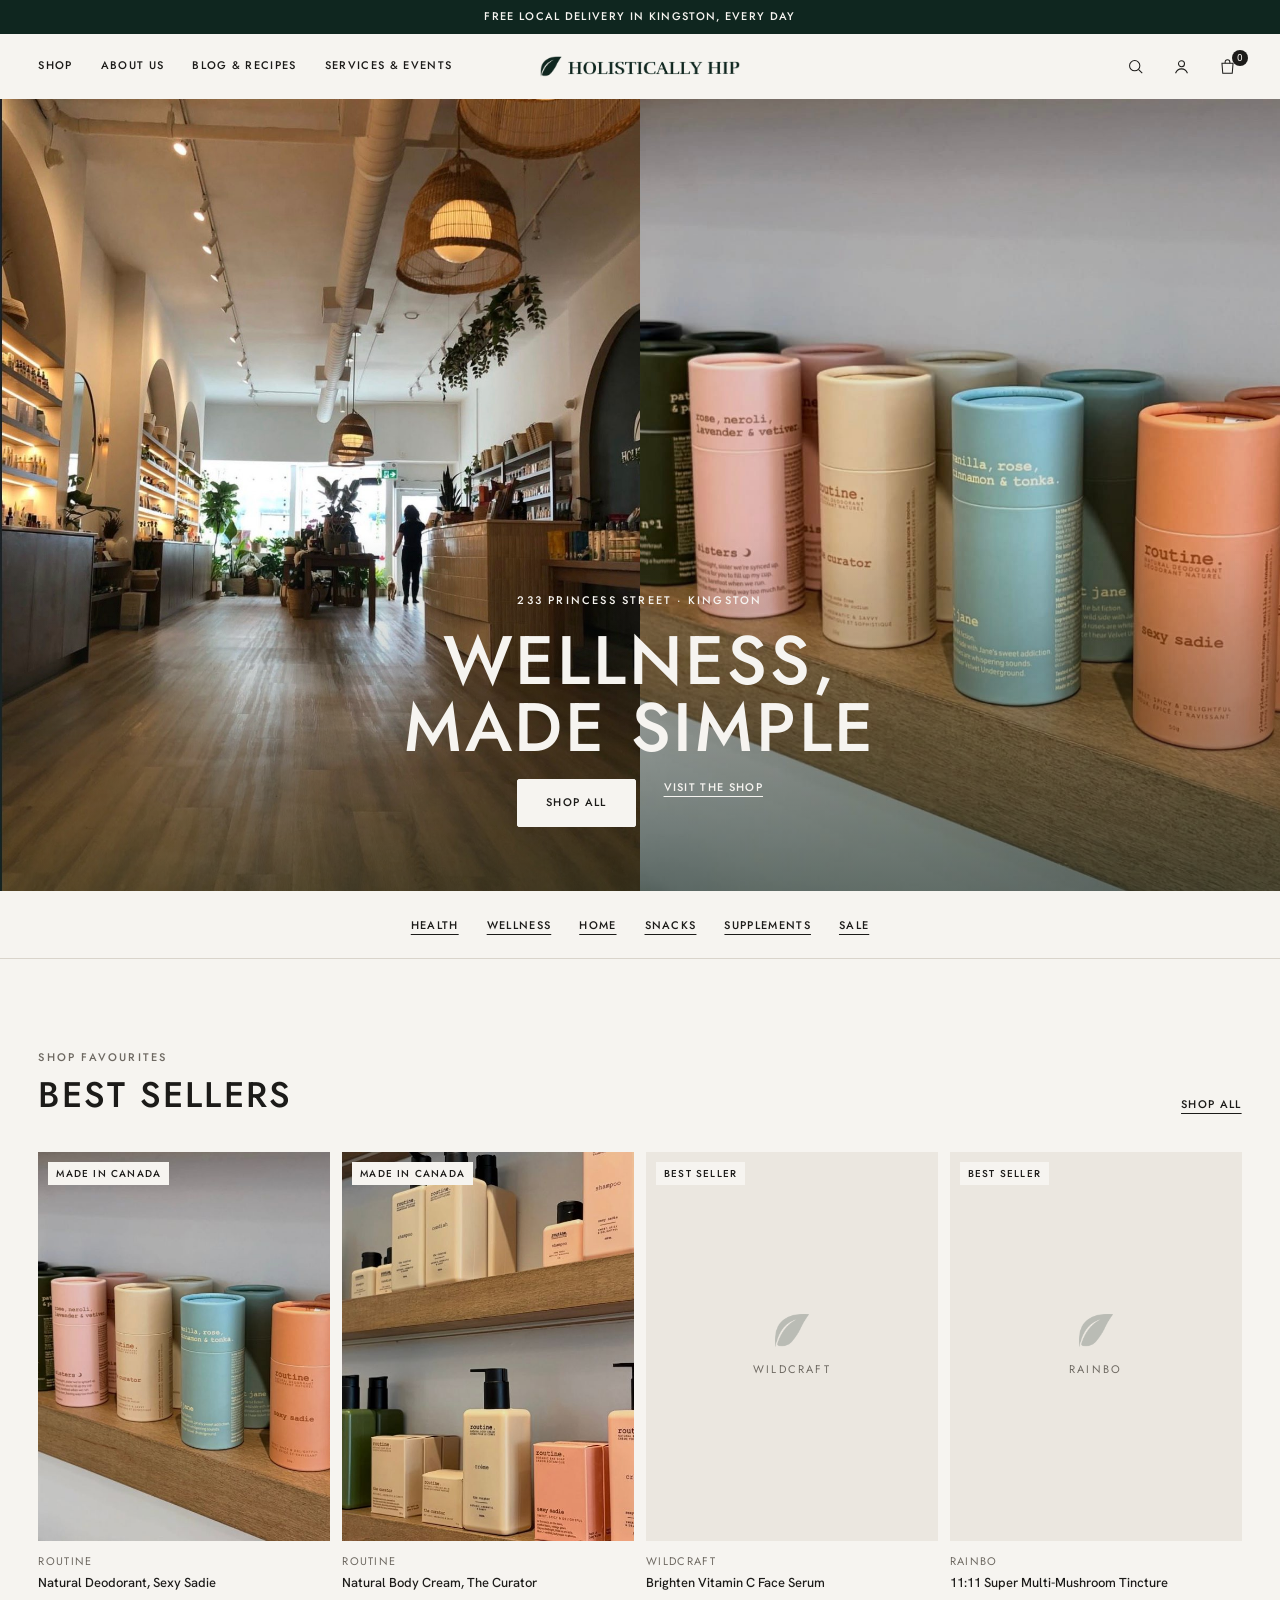
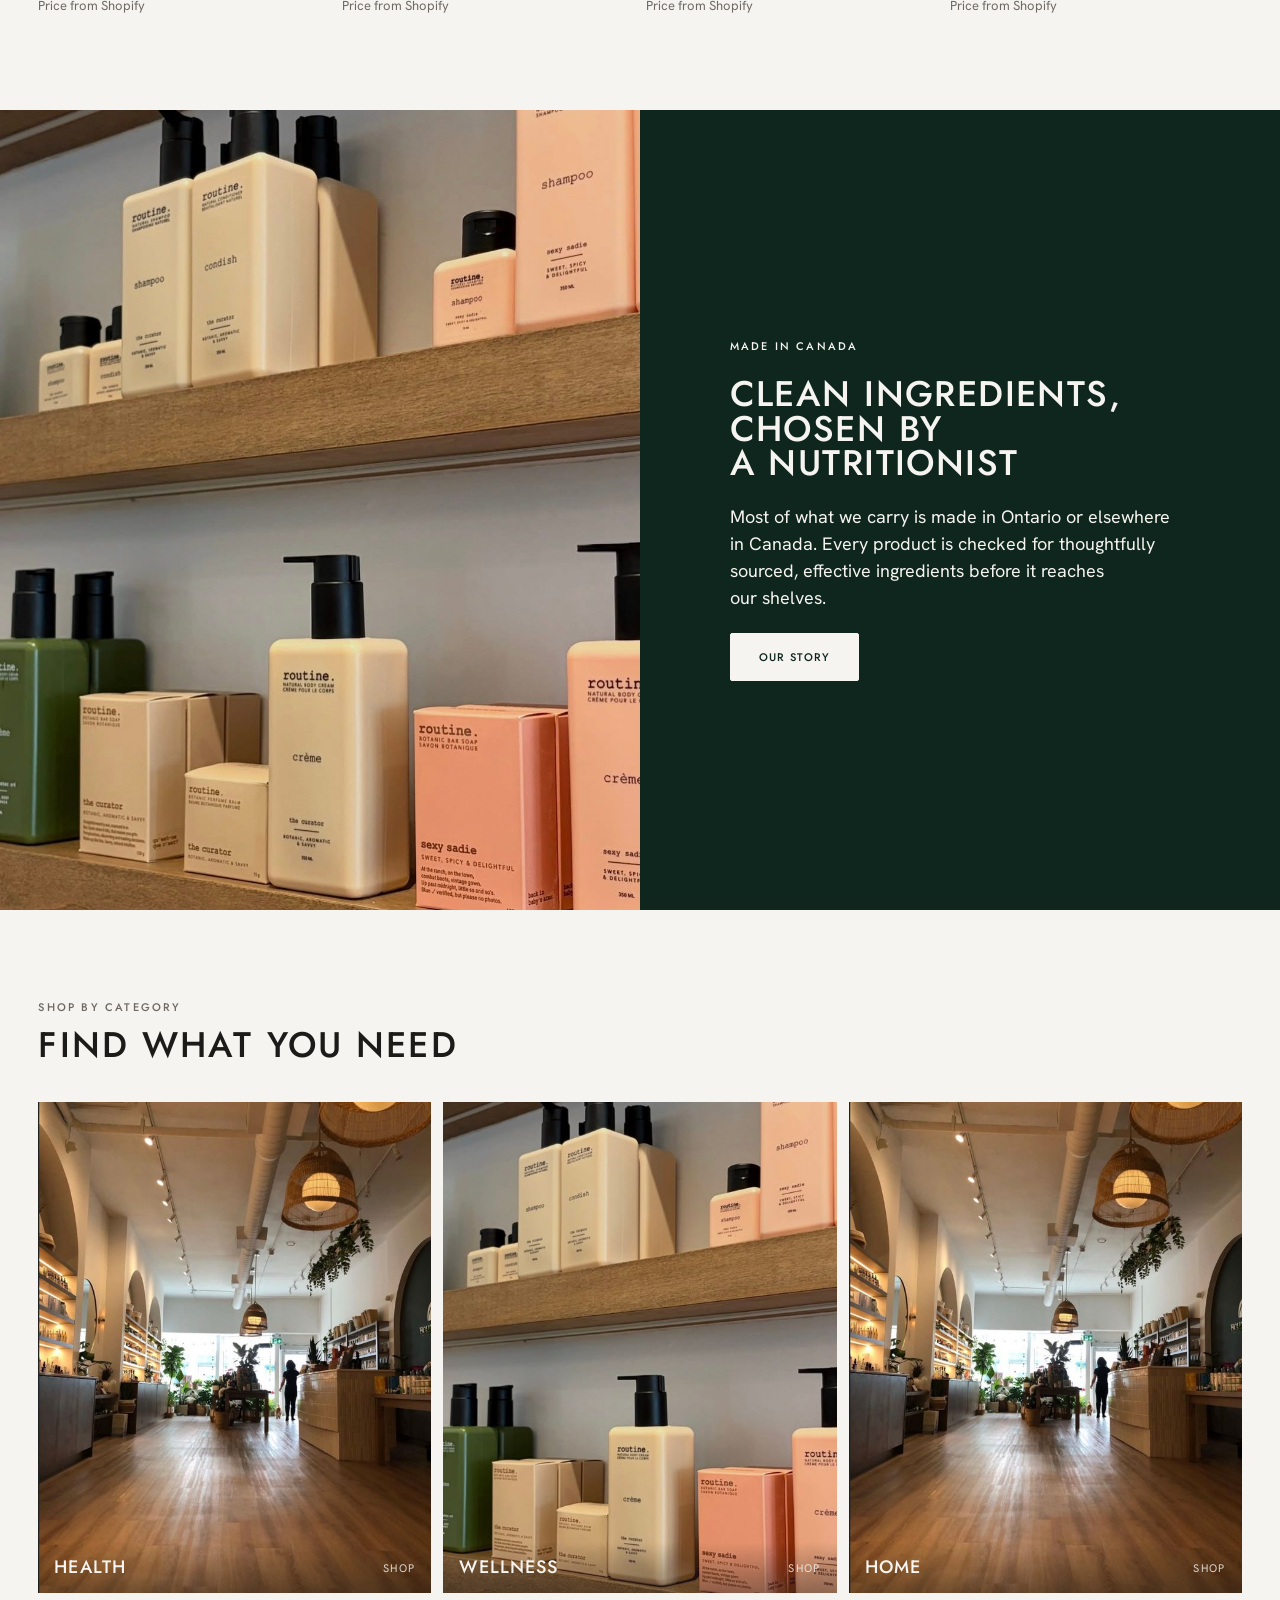
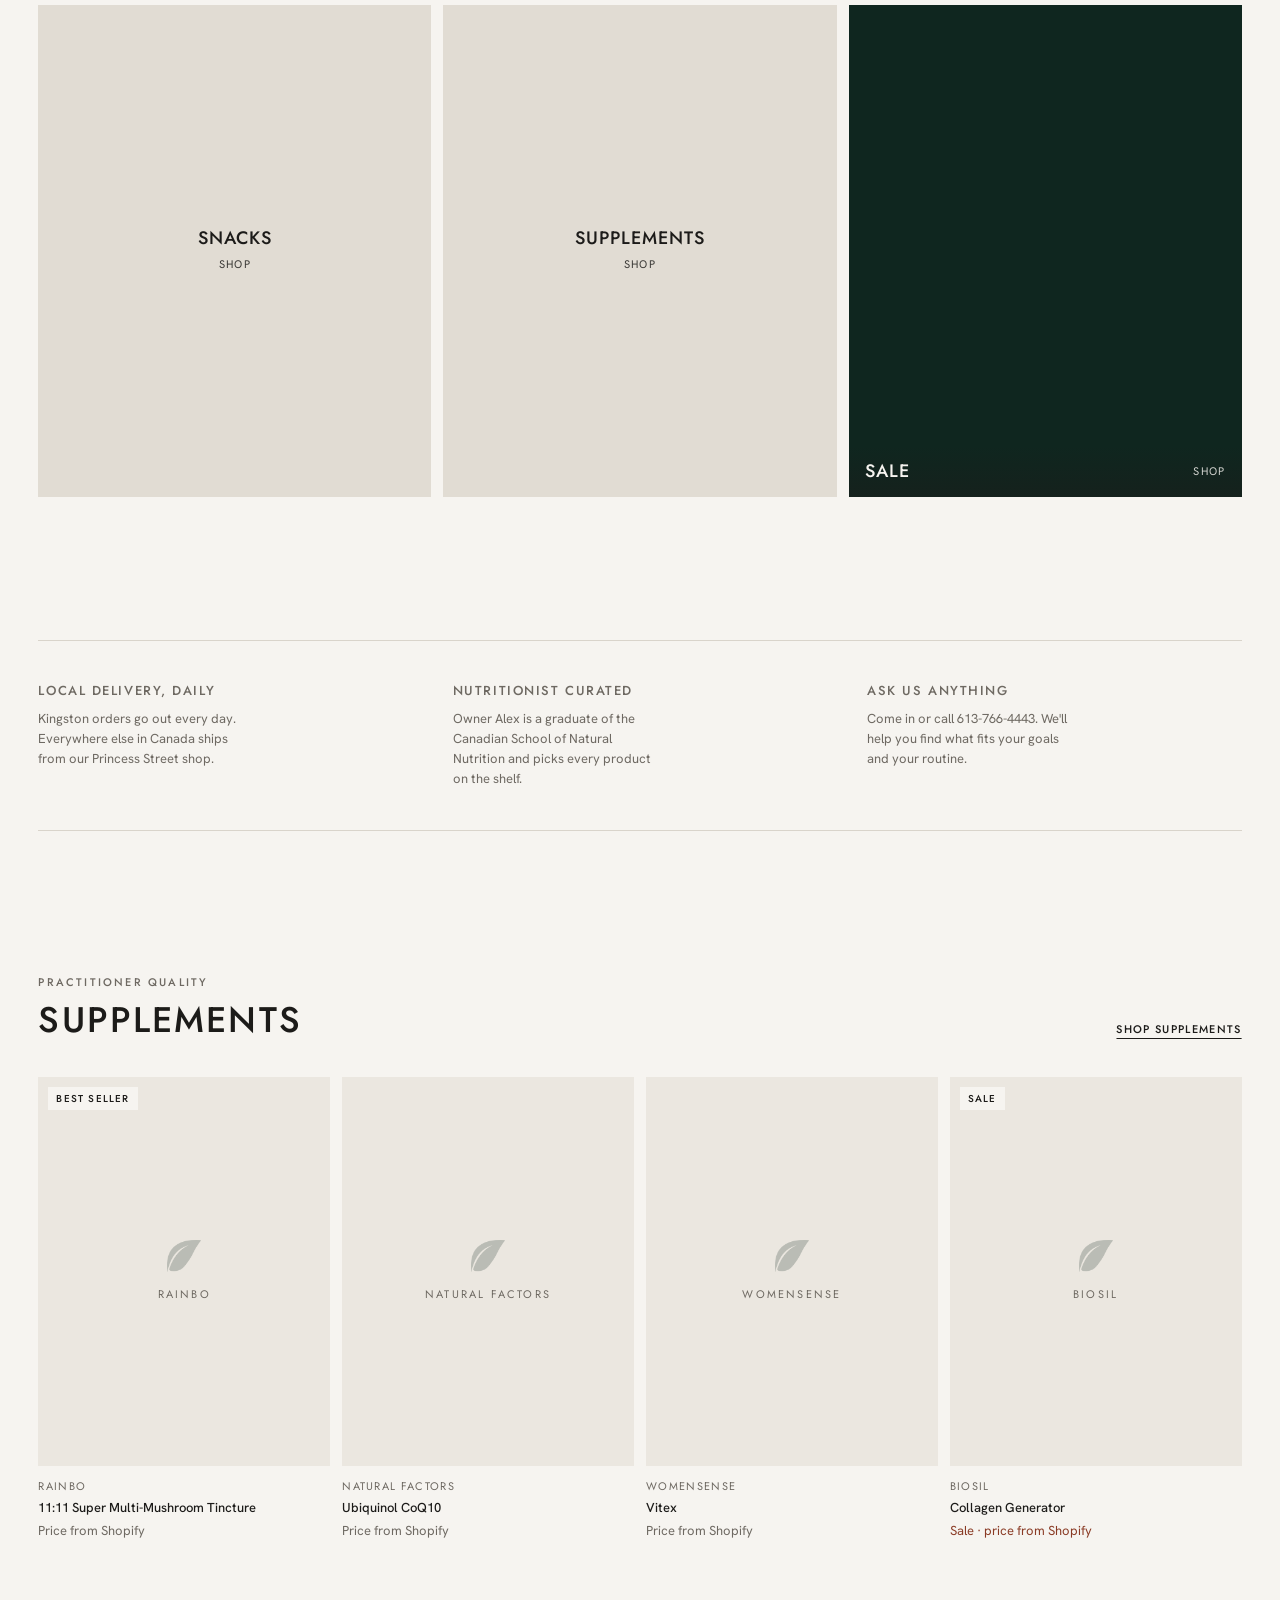
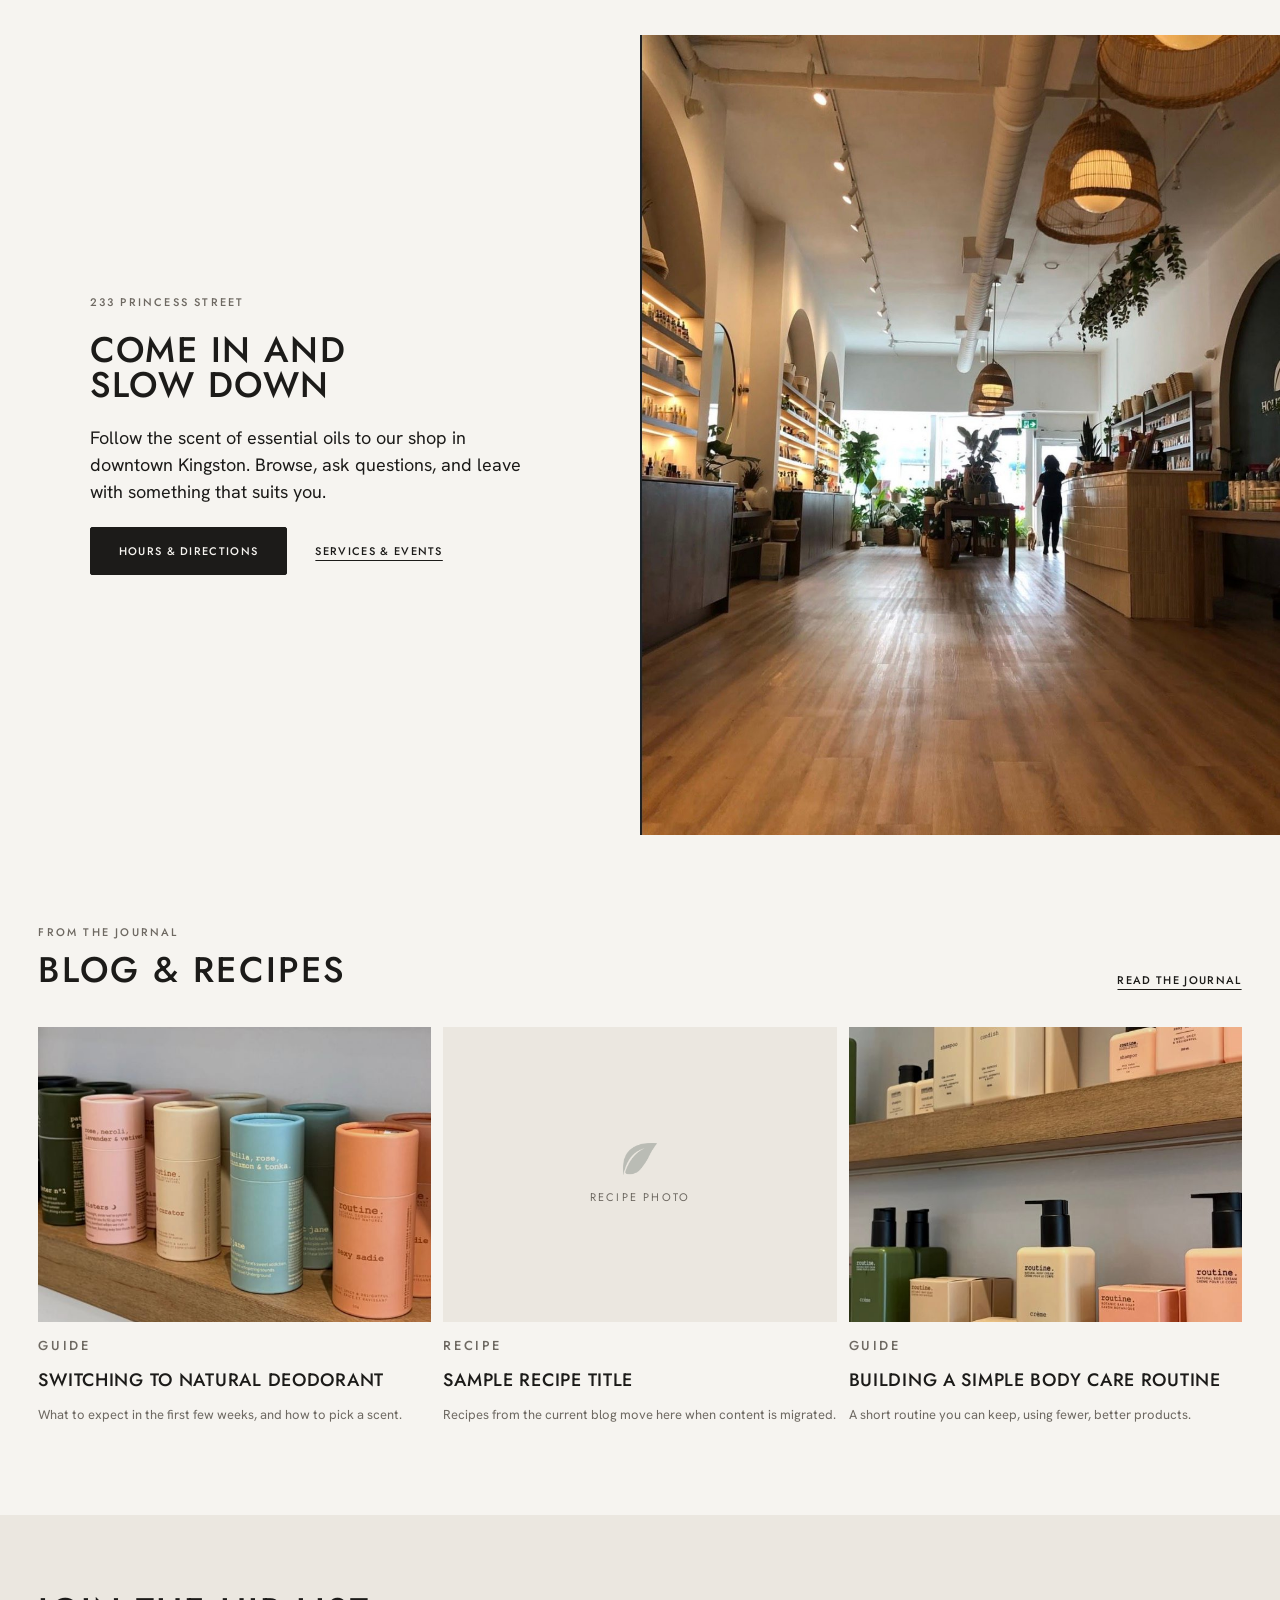
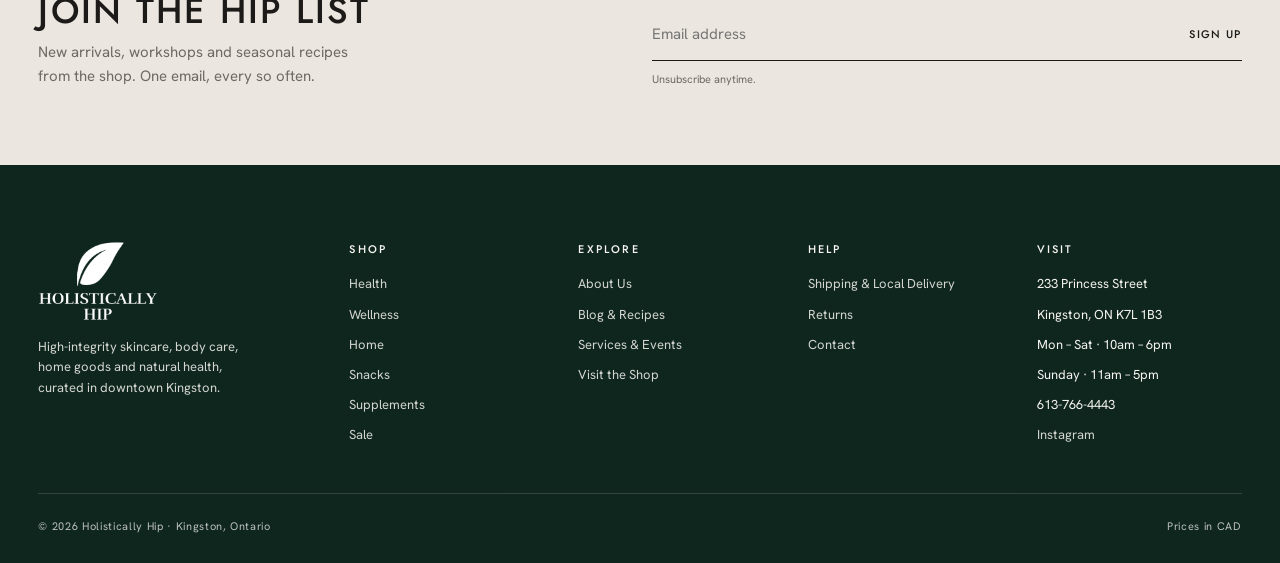
==== index.html @ 7addcbcc "Add static design prototype for Holistically Hip redesign SKIMS-inspired layout with shared header, " ====
<!doctype html>
<html lang="en-CA">
<head>
  <meta charset="utf-8">
  <meta name="viewport" content="width=device-width, initial-scale=1, viewport-fit=cover">
  <title>Holistically Hip</title>
  <meta name="claude:viewport-fit-sides" content="cover">
  <meta name="description" content="Holistically Hip is a wellness shop in downtown Kingston, Ontario: clean skincare, body care, home goods and natural health supplements, mostly made in Canada.">
  <link rel="preconnect" href="https://fonts.googleapis.com">
  <link rel="preconnect" href="https://fonts.gstatic.com" crossorigin>
  <link rel="stylesheet" href="https://fonts.googleapis.com/css2?family=Hanken+Grotesk:wght@400;500;600&family=Jost:wght@400;500&display=swap">
  <link rel="stylesheet" href="assets/css/styles.css">
  <script src="assets/js/site.js" defer></script>
</head>
<body data-page="home">
<main id="main">

  <section class="hero" aria-label="Featured">
    <div class="hero__media">
      <img src="assets/img/store-interior.jpg" alt="Inside Holistically Hip: arched shelves of skincare, rattan pendant lights and plants by the front window" width="1179" height="1563" fetchpriority="high" style="object-position:50% 60%">
      <img src="assets/img/routine-deodorant.jpg" alt="Pastel tubes of Routine natural deodorant on a wooden shelf" width="1179" height="1345" style="object-position:50% 70%">
    </div>
    <div class="hero__copy wrap">
      <p class="eyebrow">233 Princess Street · Kingston</p>
      <h1 class="display">Wellness, made simple</h1>
      <div class="hero__ctas">
        <a class="btn btn--light" href="shop.html">Shop all</a>
        <a class="link" href="visit.html">Visit the shop</a>
      </div>
    </div>
  </section>

  <nav class="cat-rail" aria-label="Shop categories">
    <ul class="wrap cat-rail__list">
      <li><a class="link" href="collection.html#health">Health</a></li>
      <li><a class="link" href="collection.html#wellness">Wellness</a></li>
      <li><a class="link" href="collection.html#home">Home</a></li>
      <li><a class="link" href="collection.html#snacks">Snacks</a></li>
      <li><a class="link" href="collection.html#supplements">Supplements</a></li>
      <li><a class="link" href="collection.html#sale">Sale</a></li>
    </ul>
  </nav>

  <section class="section">
    <div class="wrap">
      <div class="section-head">
        <div>
          <p class="eyebrow muted">Shop favourites</p>
          <h2 class="heading">Best sellers</h2>
        </div>
        <a class="link" href="shop.html">Shop all</a>
      </div>
      <div class="product-rail" data-bestsellers></div>
    </div>
  </section>

  <section class="split split--forest" aria-labelledby="canada-title">
    <div class="split__media">
      <img src="assets/img/routine-shelf.jpg" alt="Routine shampoo, conditioner, body cream and bar soap on wooden shelves" loading="lazy" width="1179" height="1354">
    </div>
    <div class="split__copy">
      <p class="eyebrow">Made in Canada</p>
      <h2 class="display" id="canada-title" style="font-size:var(--fs-lg)">Clean ingredients, chosen by a nutritionist</h2>
      <p class="lede">Most of what we carry is made in Ontario or elsewhere in Canada. Every product is checked for thoughtfully sourced, effective ingredients before it reaches our shelves.</p>
      <div><a class="btn" href="about.html">Our story</a></div>
    </div>
  </section>

  <section class="section">
    <div class="wrap">
      <div class="section-head">
        <div>
          <p class="eyebrow muted">Shop by category</p>
          <h2 class="heading">Find what you need</h2>
        </div>
      </div>
      <div class="tiles">
        <a class="tile" href="collection.html#health">
          <img src="assets/img/store-interior-sm.jpg" alt="" loading="lazy" style="object-position:15% 40%">
          <span class="tile__label"><span class="heading" style="font-size:var(--fs-md)">Health</span><span class="tile__count">Shop</span></span>
        </a>
        <a class="tile" href="collection.html#wellness">
          <img src="assets/img/routine-shelf-sm.jpg" alt="" loading="lazy">
          <span class="tile__label"><span class="heading" style="font-size:var(--fs-md)">Wellness</span><span class="tile__count">Shop</span></span>
        </a>
        <a class="tile" href="collection.html#home">
          <img src="assets/img/store-interior-sm.jpg" alt="" loading="lazy" style="object-position:85% 50%">
          <span class="tile__label"><span class="heading" style="font-size:var(--fs-md)">Home</span><span class="tile__count">Shop</span></span>
        </a>
        <a class="tile tile--plain" href="collection.html#snacks">
          <span class="tile__label"><span class="heading" style="font-size:var(--fs-md)">Snacks</span><span class="tile__count">Shop</span></span>
        </a>
        <a class="tile tile--plain" href="collection.html#supplements">
          <span class="tile__label"><span class="heading" style="font-size:var(--fs-md)">Supplements</span><span class="tile__count">Shop</span></span>
        </a>
        <a class="tile tile--forest" href="collection.html#sale">
          <span class="tile__label"><span class="heading" style="font-size:var(--fs-md)">Sale</span><span class="tile__count">Shop</span></span>
        </a>
      </div>
    </div>
  </section>

  <section class="section--tight">
    <div class="wrap">
      <div class="values">
        <div>
          <p class="title-sm">Local delivery, daily</p>
          <p>Kingston orders go out every day. Everywhere else in Canada ships from our Princess Street shop.</p>
        </div>
        <div>
          <p class="title-sm">Nutritionist curated</p>
          <p>Owner Alex is a graduate of the Canadian School of Natural Nutrition and picks every product on the shelf.</p>
        </div>
        <div>
          <p class="title-sm">Ask us anything</p>
          <p>Come in or call 613-766-4443. We'll help you find what fits your goals and your routine.</p>
        </div>
      </div>
    </div>
  </section>

  <section class="section">
    <div class="wrap">
      <div class="section-head">
        <div>
          <p class="eyebrow muted">Practitioner quality</p>
          <h2 class="heading">Supplements</h2>
        </div>
        <a class="link" href="collection.html#supplements">Shop supplements</a>
      </div>
      <div class="product-rail" data-supplements></div>
    </div>
  </section>

  <section class="split split--flip" aria-labelledby="visit-title">
    <div class="split__media">
      <img src="assets/img/store-interior.jpg" alt="The Holistically Hip shop floor with arched, back-lit shelving" loading="lazy" width="1179" height="1563" style="object-position:50% 40%">
    </div>
    <div class="split__copy">
      <p class="eyebrow muted">233 Princess Street</p>
      <h2 class="display" id="visit-title" style="font-size:var(--fs-lg)">Come in and slow down</h2>
      <p class="lede">Follow the scent of essential oils to our shop in downtown Kingston. Browse, ask questions, and leave with something that suits you.</p>
      <div style="display:flex;gap:12px 28px;flex-wrap:wrap;align-items:center">
        <a class="btn" href="visit.html">Hours & directions</a>
        <a class="link" href="services.html">Services & events</a>
      </div>
    </div>
  </section>

  <section class="section">
    <div class="wrap">
      <div class="section-head">
        <div>
          <p class="eyebrow muted">From the journal</p>
          <h2 class="heading">Blog & recipes</h2>
        </div>
        <a class="link" href="journal.html">Read the journal</a>
      </div>
      <div class="posts">
        <a class="post" href="journal.html">
          <div class="post__media"><img src="assets/img/routine-deodorant-sm.jpg" alt="" loading="lazy"></div>
          <p class="eyebrow muted">Guide</p>
          <h3>Switching to natural deodorant</h3>
          <p>What to expect in the first few weeks, and how to pick a scent.</p>
        </a>
        <a class="post" href="journal.html">
          <div class="post__media"><div class="card__ph"><img src="assets/img/leaf-dark.png" alt=""><span>Recipe photo</span></div></div>
          <p class="eyebrow muted">Recipe</p>
          <h3>Sample recipe title</h3>
          <p>Recipes from the current blog move here when content is migrated.</p>
        </a>
        <a class="post" href="journal.html">
          <div class="post__media"><img src="assets/img/routine-shelf-sm.jpg" alt="" loading="lazy"></div>
          <p class="eyebrow muted">Guide</p>
          <h3>Building a simple body care routine</h3>
          <p>A short routine you can keep, using fewer, better products.</p>
        </a>
      </div>
    </div>
  </section>

</main>
</body>
</html>
---- assets/css/styles.css ----
/* Holistically Hip — static design prototype
   Layout concept: SKIMS-style retail editorial. Full-bleed photography, a quiet
   off-white canvas, small tracked uppercase type, underlined text links, and
   square-cornered controls. The logo's forest green is the only accent. */

:root {
  /* Colour */
  --bg: #f6f4f0;          /* stone off-white, matches the shop's walls */
  --surface: #ebe7e0;     /* image placeholder / sand */
  --surface-2: #e1dcd3;
  --ink: #1c1b19;         /* warm near-black */
  --muted: #6e6962;
  --line: #d9d4cb;
  --forest: #0f261f;      /* logo green */
  --on-forest: #f6f4f0;
  --sale: #8a3b25;        /* deep clay, used only for sale prices */

  /* Type */
  --font-display: "Jost", "Futura", "Century Gothic", "Helvetica Neue", Arial, sans-serif;
  --font-body: "Hanken Grotesk", "Helvetica Neue", Arial, sans-serif;

  --fs-xs: 0.6875rem;   /* 11 */
  --fs-sm: 0.8125rem;   /* 13 */
  --fs-base: 0.9375rem; /* 15 */
  --fs-md: 1.125rem;    /* 18 */
  --fs-lg: clamp(1.5rem, 1.1rem + 1.4vw, 2.25rem);
  --fs-xl: clamp(2.25rem, 1.4rem + 3.6vw, 4.5rem);

  --track-tight: 0.04em;
  --track: 0.12em;
  --track-wide: 0.2em;

  /* Space */
  --gutter-x: clamp(16px, 3vw, 40px);
  --section: clamp(56px, 7vw, 112px);
  --header-h: 64px;

  color-scheme: light;
}

*, *::before, *::after { box-sizing: border-box; }

html { -webkit-text-size-adjust: 100%; scroll-behavior: smooth; }

body {
  margin: 0;
  background: var(--bg);
  color: var(--ink);
  font-family: var(--font-body);
  font-size: var(--fs-base);
  line-height: 1.55;
  -webkit-font-smoothing: antialiased;
  overflow-x: hidden;
}
body.is-locked { overflow: hidden; }

img { display: block; max-width: 100%; height: auto; }
a { color: inherit; text-decoration: none; }
button { font: inherit; color: inherit; background: none; border: 0; padding: 0; cursor: pointer; }
input { font: inherit; color: inherit; }

:focus-visible { outline: 1px solid var(--ink); outline-offset: 3px; }

.visually-hidden {
  position: absolute !important; width: 1px; height: 1px; overflow: hidden;
  clip: rect(0 0 0 0); white-space: nowrap;
}

/* ---------- Layout primitives ---------- */
.wrap {
  width: 100%;
  max-width: 1600px;
  margin-inline: auto;
  padding-left: max(var(--gutter-x), env(safe-area-inset-left, 0px));
  padding-right: max(var(--gutter-x), env(safe-area-inset-right, 0px));
}
.section { padding-block: var(--section); }
.section--tight { padding-block: calc(var(--section) * 0.6); }

/* ---------- Type ---------- */
.eyebrow {
  font-family: var(--font-display);
  font-size: var(--fs-xs);
  font-weight: 500;
  letter-spacing: var(--track-wide);
  text-transform: uppercase;
  margin: 0;
}
.display {
  font-family: var(--font-display);
  font-weight: 500;
  font-size: var(--fs-xl);
  line-height: 0.98;
  letter-spacing: var(--track-tight);
  text-transform: uppercase;
  margin: 0;
  text-wrap: balance;
}
.heading {
  font-family: var(--font-display);
  font-weight: 500;
  font-size: var(--fs-lg);
  line-height: 1.05;
  letter-spacing: 0.06em;
  text-transform: uppercase;
  margin: 0;
  text-wrap: balance;
}
.title-sm {
  font-family: var(--font-display);
  font-weight: 500;
  font-size: var(--fs-sm);
  letter-spacing: var(--track);
  text-transform: uppercase;
  margin: 0;
}
.lede { font-size: var(--fs-md); line-height: 1.5; max-width: 34rem; margin: 0; text-wrap: pretty; }
.muted { color: var(--muted); }
.prose { max-width: 38rem; }
.prose p { margin: 0 0 1.1em; text-wrap: pretty; }

/* ---------- Links & buttons ---------- */
.link {
  font-family: var(--font-display);
  font-size: var(--fs-xs);
  font-weight: 500;
  letter-spacing: var(--track);
  text-transform: uppercase;
  text-decoration: underline;
  text-underline-offset: 5px;
  text-decoration-thickness: 1px;
  transition: opacity .2s;
}
.link:hover { opacity: .6; }

.btn {
  display: inline-flex; align-items: center; justify-content: center; gap: .5em;
  min-height: 48px;
  padding: 0 28px;
  font-family: var(--font-display);
  font-size: var(--fs-xs);
  font-weight: 500;
  letter-spacing: var(--track);
  text-transform: uppercase;
  border: 1px solid var(--ink);
  background: var(--ink);
  color: var(--bg);
  border-radius: 2px;
  transition: background .2s, color .2s;
}
.btn:hover { background: transparent; color: var(--ink); }
.btn--ghost { background: transparent; color: var(--ink); }
.btn--ghost:hover { background: var(--ink); color: var(--bg); }
.btn--light { background: var(--bg); color: var(--ink); border-color: var(--bg); }
.btn--light:hover { background: transparent; color: var(--bg); }
.btn--block { width: 100%; }

/* ---------- Announcement bar ---------- */
.announce {
  background: var(--forest);
  color: var(--on-forest);
  font-family: var(--font-display);
  font-size: var(--fs-xs);
  font-weight: 500;
  letter-spacing: var(--track);
  text-transform: uppercase;
  text-align: center;
}
.announce .wrap { height: 34px; display: grid; place-items: center; position: relative; overflow: hidden; }
.announce__msg { grid-area: 1 / 1; transition: opacity .5s, transform .5s; white-space: nowrap; overflow: hidden; text-overflow: ellipsis; max-width: 100%; }
.announce__msg[aria-hidden="true"] { opacity: 0; transform: translateY(6px); }

/* ---------- Header ---------- */
.site-header {
  position: sticky;
  top: env(safe-area-inset-top, 0px);
  z-index: 40;
  background: var(--bg);
  border-bottom: 1px solid transparent;
  transition: border-color .2s;
}
.site-header.is-scrolled { border-bottom-color: var(--line); }
.site-header__inner {
  height: var(--header-h);
  display: grid;
  grid-template-columns: 1fr auto 1fr;
  align-items: center;
  gap: 16px;
}
.site-header__logo { justify-self: center; display: block; }
.site-header__logo img { height: 18px; width: auto; }
@media (min-width: 1000px) { .site-header__logo img { height: 21px; } }

.nav { display: none; align-items: center; gap: 28px; height: 100%; }
@media (min-width: 1000px) { .nav { display: flex; } }
.nav__item { height: 100%; display: flex; align-items: center; }
.nav__link {
  font-family: var(--font-display);
  font-size: var(--fs-xs);
  font-weight: 500;
  letter-spacing: var(--track);
  text-transform: uppercase;
  padding-block: 6px;
  border-bottom: 1px solid transparent;
  transition: border-color .2s;
}
.nav__link:hover, .nav__link[aria-current="page"], .nav__item.is-open > .nav__link { border-bottom-color: currentColor; }

.header-tools { justify-self: end; display: flex; align-items: center; gap: 18px; }
.icon-btn { display: inline-grid; place-items: center; width: 28px; height: 28px; position: relative; }
.icon-btn svg { width: 19px; height: 19px; stroke: currentColor; fill: none; stroke-width: 1.3; }
.cart-count {
  position: absolute; top: -2px; right: -6px;
  min-width: 16px; height: 16px; padding: 0 4px;
  border-radius: 8px; background: var(--ink); color: var(--bg);
  font-size: 10px; line-height: 16px; text-align: center; font-variant-numeric: tabular-nums;
}
.menu-toggle { justify-self: start; }
@media (min-width: 1000px) { .menu-toggle { display: none; } }
.hide-mobile { display: none; }
@media (min-width: 1000px) { .hide-mobile { display: inline-grid; } }

/* Mega menu */
.mega {
  position: absolute; left: 0; right: 0; top: 100%;
  background: var(--bg);
  border-top: 1px solid var(--line);
  border-bottom: 1px solid var(--line);
  opacity: 0; visibility: hidden; transform: translateY(-4px);
  transition: opacity .2s, transform .2s, visibility .2s;
}
.nav__item.is-open .mega { opacity: 1; visibility: visible; transform: none; }
.mega__inner {
  display: grid;
  grid-template-columns: minmax(180px, 1fr) minmax(180px, 1fr) 2fr;
  gap: 40px;
  padding-block: 40px 48px;
}
.mega__list { list-style: none; margin: 0; padding: 0; display: grid; gap: 12px; align-content: start; }
.mega__list a { font-size: var(--fs-base); }
.mega__list a:hover { text-decoration: underline; text-underline-offset: 4px; }
.mega__features { display: grid; grid-template-columns: 1fr 1fr; gap: 16px; }
.mega__card { display: grid; gap: 10px; }
.mega__card img { aspect-ratio: 4 / 3; object-fit: cover; width: 100%; background: var(--surface); }

/* ---------- Drawers (menu, cart, search) ---------- */
.scrim {
  position: fixed; inset: 0; z-index: 60;
  background: rgb(28 27 25 / .35);
  opacity: 0; visibility: hidden; transition: opacity .25s, visibility .25s;
}
.scrim.is-open { opacity: 1; visibility: visible; }
.drawer {
  position: fixed; top: 0; bottom: 0; z-index: 70;
  width: min(420px, 100%);
  background: var(--bg);
  display: flex; flex-direction: column;
  padding-top: env(safe-area-inset-top, 0px);
  padding-bottom: env(safe-area-inset-bottom, 0px);
  transition: transform .35s cubic-bezier(.2,.7,.2,1);
}
.drawer--left { left: 0; transform: translateX(-100%); padding-left: env(safe-area-inset-left, 0px); }
.drawer--right { right: 0; transform: translateX(100%); padding-right: env(safe-area-inset-right, 0px); }
.drawer.is-open { transform: none; }
.drawer__head {
  display: flex; align-items: center; justify-content: space-between;
  height: var(--header-h); padding-inline: 20px; border-bottom: 1px solid var(--line);
}
.drawer__body { flex: 1; overflow-y: auto; padding: 24px 20px; }
.drawer__foot { padding: 20px; border-top: 1px solid var(--line); display: grid; gap: 12px; }

.mobile-nav { list-style: none; margin: 0; padding: 0; }
.mobile-nav > li { border-bottom: 1px solid var(--line); }
.mobile-nav > li > a, .mobile-nav summary {
  display: flex; justify-content: space-between; align-items: center;
  padding: 18px 0;
  font-family: var(--font-display); font-size: var(--fs-sm); font-weight: 500;
  letter-spacing: var(--track); text-transform: uppercase;
  list-style: none; cursor: pointer;
}
.mobile-nav summary::-webkit-details-marker { display: none; }
.mobile-nav summary::after { content: "+"; font-size: 18px; font-weight: 300; }
.mobile-nav details[open] summary::after { content: "–"; }
.mobile-nav ul { list-style: none; margin: 0; padding: 0 0 18px; display: grid; gap: 14px; }
.mobile-meta { margin-top: 28px; display: grid; gap: 6px; font-size: var(--fs-sm); color: var(--muted); }

.search-panel {
  position: fixed; left: 0; right: 0; top: 0; z-index: 70;
  background: var(--bg);
  padding-top: env(safe-area-inset-top, 0px);
  transform: translateY(-100%); transition: transform .3s ease;
}
.search-panel.is-open { transform: none; }
.search-panel form { display: flex; align-items: center; gap: 16px; height: 96px; }
.search-panel input {
  flex: 1; min-width: 0; border: 0; border-bottom: 1px solid var(--ink); background: transparent;
  font-family: var(--font-display); font-size: var(--fs-md); letter-spacing: .06em; text-transform: uppercase;
  padding: 10px 0; outline: none; border-radius: 0;
}
.search-panel__hints { padding-bottom: 28px; display: flex; flex-wrap: wrap; gap: 8px 20px; }

.cart-empty { text-align: center; display: grid; gap: 18px; justify-items: center; padding-top: 40px; }
.ship-meter { display: grid; gap: 8px; font-size: var(--fs-sm); }
.ship-meter__bar { height: 2px; background: var(--line); position: relative; overflow: hidden; }
.ship-meter__bar span { position: absolute; inset: 0 auto 0 0; width: 0; background: var(--ink); }

/* ---------- Hero ---------- */
.hero { position: relative; color: var(--bg); background: var(--forest); }
.hero__media { display: grid; grid-template-columns: 1fr; }
.hero__media img { width: 100%; height: 100%; object-fit: cover; aspect-ratio: 4 / 5; }
.hero__media img + img { display: none; }
@media (min-width: 760px) {
  .hero__media { grid-template-columns: 1fr 1fr; grid-template-rows: minmax(0, 1fr); height: min(88vh, 940px); min-height: 560px; overflow: hidden; }
  .hero__media img { aspect-ratio: auto; }
  .hero__media img + img { display: block; }
}
.hero::after {
  content: ""; position: absolute; inset: 0; pointer-events: none;
  background: linear-gradient(to top, rgb(15 38 31 / .55), rgb(15 38 31 / 0) 45%);
}
.hero__copy {
  position: absolute; left: 0; right: 0; bottom: 0; z-index: 1;
  padding-block: clamp(28px, 5vw, 64px);
  display: grid; justify-items: center; text-align: center; gap: 18px;
}
.hero__copy .display { max-width: 14ch; }
.hero__ctas { display: flex; flex-wrap: wrap; gap: 12px 28px; justify-content: center; }
.hero__ctas .link { color: var(--bg); }

/* ---------- Category rail ---------- */
.cat-rail { border-bottom: 1px solid var(--line); }
.cat-rail__list {
  list-style: none; margin: 0; padding: 0;
  display: flex; gap: 8px 28px; flex-wrap: wrap; justify-content: center;
  padding-block: 22px;
}

/* ---------- Section heads ---------- */
.section-head {
  display: flex; align-items: end; justify-content: space-between; gap: 16px 24px; flex-wrap: wrap;
  margin-bottom: clamp(24px, 3vw, 40px);
}
.section-head > div { display: grid; gap: 10px; min-width: 0; }

/* ---------- Product cards ---------- */
.product-grid {
  display: grid;
  grid-template-columns: repeat(2, minmax(0, 1fr));
  gap: 28px 8px;
}
@media (min-width: 760px) { .product-grid { grid-template-columns: repeat(3, minmax(0, 1fr)); gap: 40px 12px; } }
@media (min-width: 1200px) { .product-grid { grid-template-columns: repeat(4, minmax(0, 1fr)); } }

.product-rail {
  display: grid; grid-auto-flow: column;
  grid-auto-columns: minmax(62%, 1fr);
  gap: 8px; overflow-x: auto; scroll-snap-type: x mandatory;
  scrollbar-width: none; -ms-overflow-style: none;
  padding-bottom: 4px;
}
.product-rail::-webkit-scrollbar { display: none; }
.product-rail > * { scroll-snap-align: start; }
@media (min-width: 760px) { .product-rail { grid-auto-columns: calc((100% - 24px) / 3.3); gap: 12px; } }
@media (min-width: 1200px) { .product-rail { grid-auto-columns: calc((100% - 36px) / 4); } }

.card { display: grid; gap: 12px; align-content: start; min-width: 0; }
.card__media {
  position: relative; aspect-ratio: 3 / 4; background: var(--surface); overflow: hidden;
}
.card__media img { width: 100%; height: 100%; object-fit: cover; transition: transform .6s ease; }
.card:hover .card__media img { transform: scale(1.03); }
.card__ph {
  position: absolute; inset: 0; display: grid; place-items: center; align-content: center; gap: 14px;
  padding: 16px; text-align: center; color: var(--muted);
}
.card__ph img { width: 34px !important; height: auto !important; opacity: .22; transform: none !important; }
.card__ph span { font-family: var(--font-display); font-size: var(--fs-xs); letter-spacing: var(--track-wide); text-transform: uppercase; }
.card__badge {
  position: absolute; top: 10px; left: 10px;
  background: var(--bg); padding: 4px 8px;
  font-family: var(--font-display); font-size: 10px; font-weight: 500; letter-spacing: var(--track); text-transform: uppercase;
}
.card__quick {
  position: absolute; left: 10px; right: 10px; bottom: 10px;
  min-height: 40px;
  opacity: 0; transform: translateY(6px); transition: opacity .2s, transform .2s;
}
.card:hover .card__quick, .card:focus-within .card__quick { opacity: 1; transform: none; }
@media (hover: none) { .card__quick { display: none; } }
.card__info { display: grid; gap: 3px; font-size: var(--fs-sm); }
.card__brand { font-family: var(--font-display); font-size: var(--fs-xs); letter-spacing: var(--track); text-transform: uppercase; color: var(--muted); }
.card__name { font-weight: 500; }
.card__price { font-variant-numeric: tabular-nums; }
.card__price s { color: var(--muted); margin-left: 6px; }
.card__price .is-sale { color: var(--sale); }

/* ---------- Editorial split ---------- */
.split { display: grid; grid-template-columns: 1fr; }
@media (min-width: 900px) { .split { grid-template-columns: 1fr 1fr; } .split--flip .split__media { order: 2; } }
.split__media img { width: 100%; height: 100%; object-fit: cover; aspect-ratio: 4 / 5; }
.split__copy {
  display: grid; align-content: center; gap: 22px;
  padding: clamp(40px, 7vw, 120px) max(var(--gutter-x), env(safe-area-inset-right, 0px)) clamp(40px, 7vw, 120px) max(var(--gutter-x), env(safe-area-inset-left, 0px));
}
@media (min-width: 900px) { .split__copy { padding-inline: clamp(40px, 7vw, 120px); } }
.split--forest { background: var(--forest); color: var(--on-forest); }
.split--forest .btn { background: var(--on-forest); color: var(--forest); border-color: var(--on-forest); }
.split--forest .btn:hover { background: transparent; color: var(--on-forest); }

/* ---------- Tiles (shop by category) ---------- */
.tiles {
  display: grid; grid-template-columns: repeat(2, minmax(0, 1fr)); gap: 8px;
}
@media (min-width: 900px) { .tiles { grid-template-columns: repeat(3, minmax(0, 1fr)); gap: 12px; } }
.tile { position: relative; display: block; overflow: hidden; background: var(--surface); aspect-ratio: 4 / 5; }
.tile img { width: 100%; height: 100%; object-fit: cover; transition: transform .7s ease; }
.tile:hover img { transform: scale(1.03); }
.tile__label {
  position: absolute; left: 0; right: 0; bottom: 0; padding: 16px;
  display: flex; justify-content: space-between; align-items: end; gap: 8px;
  color: var(--bg);
  background: linear-gradient(to top, rgb(28 27 25 / .45), rgb(28 27 25 / 0));
}
.tile--plain { background: var(--surface-2); }
.tile--plain .tile__label { color: var(--ink); background: none; inset: 0; align-items: center; justify-content: center; flex-direction: column; }
.tile--forest { background: var(--forest); }
.tile--forest .tile__label { color: var(--on-forest); }
.tile__count { font-size: var(--fs-xs); letter-spacing: var(--track); text-transform: uppercase; opacity: .85; }

/* ---------- Values strip ---------- */
.values {
  display: grid; grid-template-columns: 1fr; gap: 28px;
  border-top: 1px solid var(--line); border-bottom: 1px solid var(--line);
  padding-block: 40px;
}
@media (min-width: 760px) { .values { grid-template-columns: repeat(3, 1fr); gap: 40px; } }
.values > div { display: grid; gap: 8px; align-content: start; }
.values p { margin: 0; font-size: var(--fs-sm); color: var(--muted); max-width: 30ch; }

/* ---------- Journal cards ---------- */
.posts { display: grid; grid-template-columns: 1fr; gap: 40px 12px; }
@media (min-width: 760px) { .posts { grid-template-columns: repeat(3, minmax(0, 1fr)); } }
.post { display: grid; gap: 14px; align-content: start; }
.post__media { aspect-ratio: 4 / 3; background: var(--surface); overflow: hidden; position: relative; }
.post__media img { width: 100%; height: 100%; object-fit: cover; }
.post h3 { margin: 0; font-family: var(--font-display); font-weight: 500; font-size: var(--fs-md); letter-spacing: .04em; text-transform: uppercase; line-height: 1.2; text-wrap: balance; }
.post p { margin: 0; color: var(--muted); font-size: var(--fs-sm); }

/* ---------- Page header (inner pages) ---------- */
.page-head { padding-block: clamp(40px, 6vw, 88px) clamp(24px, 3vw, 40px); display: grid; gap: 14px; text-align: center; justify-items: center; }
.page-head .lede { margin-inline: auto; }
.crumbs { font-size: var(--fs-xs); letter-spacing: var(--track); text-transform: uppercase; color: var(--muted); display: flex; gap: 8px; justify-content: center; flex-wrap: wrap; }
.crumbs a:hover { color: var(--ink); }

/* ---------- Collection toolbar ---------- */
.subnav { list-style: none; margin: 0; padding: 0 0 24px; display: flex; gap: 8px; flex-wrap: wrap; justify-content: center; }
.chip {
  display: inline-flex; align-items: center; min-height: 34px; padding: 0 14px;
  border: 1px solid var(--line); border-radius: 999px;
  font-size: var(--fs-xs); letter-spacing: var(--track); text-transform: uppercase; font-family: var(--font-display); font-weight: 500;
  transition: border-color .2s, background .2s, color .2s;
}
.chip:hover { border-color: var(--ink); }
.chip[aria-current="page"], .chip[aria-pressed="true"] { background: var(--ink); color: var(--bg); border-color: var(--ink); }

.toolbar {
  position: sticky; top: calc(env(safe-area-inset-top, 0px) + var(--header-h)); z-index: 20;
  background: var(--bg);
  border-top: 1px solid var(--line); border-bottom: 1px solid var(--line);
  margin-bottom: 28px;
}
.toolbar .wrap { display: flex; justify-content: space-between; align-items: center; gap: 16px; height: 52px; }
.toolbar__count { font-size: var(--fs-xs); letter-spacing: var(--track); text-transform: uppercase; color: var(--muted); font-variant-numeric: tabular-nums; }
.toolbar select {
  font-family: var(--font-display); font-size: var(--fs-xs); letter-spacing: var(--track); text-transform: uppercase; font-weight: 500;
  border: 0; background: transparent; color: var(--ink); padding: 6px 0; cursor: pointer;
}

.notice {
  border: 1px dashed var(--line); padding: 18px 20px; font-size: var(--fs-sm); color: var(--muted);
  display: grid; gap: 4px; margin-top: 40px;
}

/* ---------- Product page ---------- */
.pdp { display: grid; grid-template-columns: 1fr; gap: 32px; padding-block: 16px var(--section); }
@media (min-width: 900px) { .pdp { grid-template-columns: 1.4fr 1fr; gap: 56px; } }
.pdp__gallery { display: grid; grid-template-columns: 1fr; gap: 8px; }
@media (min-width: 900px) { .pdp__gallery { grid-template-columns: 1fr 1fr; } }
.pdp__gallery > * { aspect-ratio: 3 / 4; background: var(--surface); position: relative; overflow: hidden; }
.pdp__gallery img { width: 100%; height: 100%; object-fit: cover; }
.pdp__info { display: grid; gap: 20px; align-content: start; }
@media (min-width: 900px) { .pdp__info { position: sticky; top: calc(var(--header-h) + 32px); } }
.pdp__price { font-size: var(--fs-md); font-variant-numeric: tabular-nums; }
.qty { display: inline-grid; grid-template-columns: 40px 48px 40px; height: 48px; border: 1px solid var(--ink); border-radius: 2px; }
.qty button { font-size: 18px; }
.qty input { text-align: center; border: 0; background: transparent; width: 100%; font-variant-numeric: tabular-nums; -moz-appearance: textfield; }
.qty input::-webkit-outer-spin-button, .qty input::-webkit-inner-spin-button { -webkit-appearance: none; margin: 0; }
.buy-row { display: flex; gap: 8px; }
.buy-row .btn { flex: 1; }
.accordion { border-top: 1px solid var(--line); }
.accordion details { border-bottom: 1px solid var(--line); }
.accordion summary {
  list-style: none; cursor: pointer; padding: 18px 0; display: flex; justify-content: space-between;
  font-family: var(--font-display); font-size: var(--fs-xs); font-weight: 500; letter-spacing: var(--track); text-transform: uppercase;
}
.accordion summary::-webkit-details-marker { display: none; }
.accordion summary::after { content: "+"; }
.accordion details[open] summary::after { content: "–"; }
.accordion details > div { padding-bottom: 20px; font-size: var(--fs-sm); color: var(--muted); max-width: 60ch; }
.perks { list-style: none; margin: 0; padding: 0; display: grid; gap: 8px; font-size: var(--fs-sm); color: var(--muted); }

/* ---------- Visit / info blocks ---------- */
.info-grid { display: grid; grid-template-columns: 1fr; gap: 40px; }
@media (min-width: 760px) { .info-grid { grid-template-columns: repeat(3, minmax(0, 1fr)); } }
.info-grid > div { display: grid; gap: 12px; align-content: start; }
.hours { margin: 0; display: grid; grid-template-columns: auto 1fr; gap: 6px 24px; font-size: var(--fs-sm); font-variant-numeric: tabular-nums; }
.hours dt { color: var(--muted); }
.hours dd { margin: 0; }

.event-list { list-style: none; margin: 0; padding: 0; border-top: 1px solid var(--line); }
.event {
  display: grid; grid-template-columns: 72px 1fr; gap: 20px; padding-block: 24px; border-bottom: 1px solid var(--line); align-items: start;
}
@media (min-width: 760px) { .event { grid-template-columns: 96px 1fr auto; align-items: center; } }
.event__date { font-family: var(--font-display); text-transform: uppercase; letter-spacing: var(--track); font-size: var(--fs-xs); display: grid; gap: 2px; }
.event__date b { font-size: 1.75rem; font-weight: 400; letter-spacing: 0; line-height: 1; }
.event__body { display: grid; gap: 6px; min-width: 0; }
.event__body p { margin: 0; color: var(--muted); font-size: var(--fs-sm); }
.event .btn { grid-column: 2; justify-self: start; }
@media (min-width: 760px) { .event .btn { grid-column: auto; } }

/* ---------- Newsletter + footer ---------- */
.newsletter { background: var(--surface); }
.newsletter .wrap { display: grid; gap: 24px; padding-block: clamp(48px, 6vw, 88px); }
@media (min-width: 900px) { .newsletter .wrap { grid-template-columns: 1fr 1fr; align-items: end; } }
.newsletter form { display: grid; gap: 10px; }
.field { display: flex; border-bottom: 1px solid var(--ink); }
.field input { flex: 1; min-width: 0; border: 0; background: transparent; padding: 14px 0; outline: none; border-radius: 0; }
.field button { font-family: var(--font-display); font-size: var(--fs-xs); font-weight: 500; letter-spacing: var(--track); text-transform: uppercase; padding-left: 16px; }
.form-note { font-size: var(--fs-xs); color: var(--muted); margin: 0; min-height: 1.4em; }

.site-footer { background: var(--forest); color: var(--on-forest); }
.site-footer .wrap { padding-block: clamp(48px, 6vw, 80px) 28px; display: grid; gap: 48px; }
.footer-cols { display: grid; grid-template-columns: repeat(2, minmax(0, 1fr)); gap: 36px 24px; }
@media (min-width: 900px) { .footer-cols { grid-template-columns: 1.4fr repeat(4, 1fr); } }
.footer-cols h2 { margin: 0 0 16px; }
.footer-cols ul { list-style: none; margin: 0; padding: 0; display: grid; gap: 10px; font-size: var(--fs-sm); }
.footer-cols a { opacity: .85; }
.footer-cols a:hover { opacity: 1; text-decoration: underline; text-underline-offset: 4px; }
.footer-brand { grid-column: 1 / -1; display: grid; gap: 16px; align-content: start; }
@media (min-width: 900px) { .footer-brand { grid-column: auto; } }
.footer-brand img { width: 120px; height: auto; }
.footer-brand p { margin: 0; font-size: var(--fs-sm); opacity: .85; max-width: 32ch; }
.footer-base {
  display: flex; flex-wrap: wrap; justify-content: space-between; gap: 12px;
  border-top: 1px solid rgb(246 244 240 / .2); padding-top: 24px;
  font-size: var(--fs-xs); letter-spacing: .06em; opacity: .75;
}

/* ---------- Toast ---------- */
.toast {
  position: fixed; left: 50%; bottom: calc(24px + env(safe-area-inset-bottom, 0px)); z-index: 90;
  transform: translate(-50%, 20px); opacity: 0;
  background: var(--ink); color: var(--bg);
  padding: 12px 20px; font-size: var(--fs-sm);
  transition: opacity .25s, transform .25s; pointer-events: none;
  max-width: calc(100% - 32px);
}
.toast.is-on { opacity: 1; transform: translate(-50%, 0); }

@media (prefers-reduced-motion: reduce) {
  *, *::before, *::after { transition-duration: .01ms !important; animation-duration: .01ms !important; scroll-behavior: auto !important; }
}
.hero--plain { background: var(--surface); }
.hero--plain::after { display: none; }
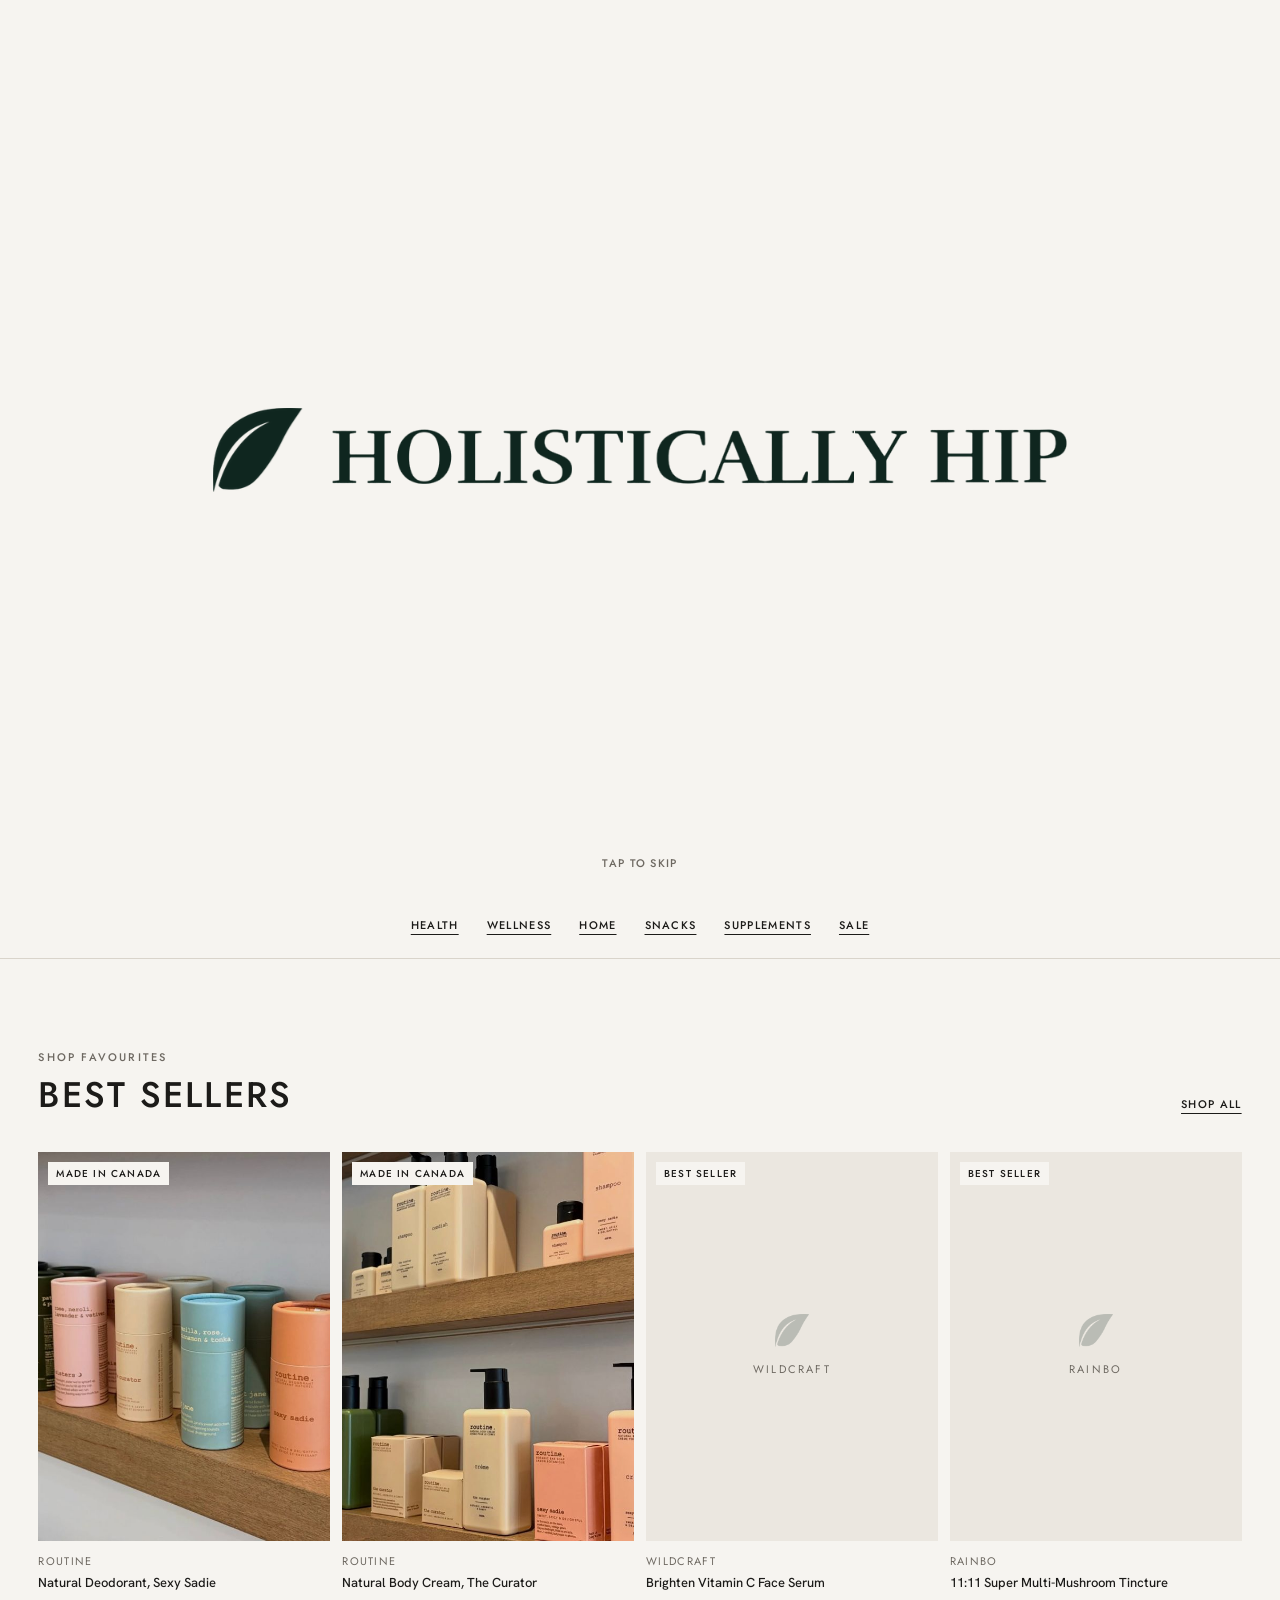
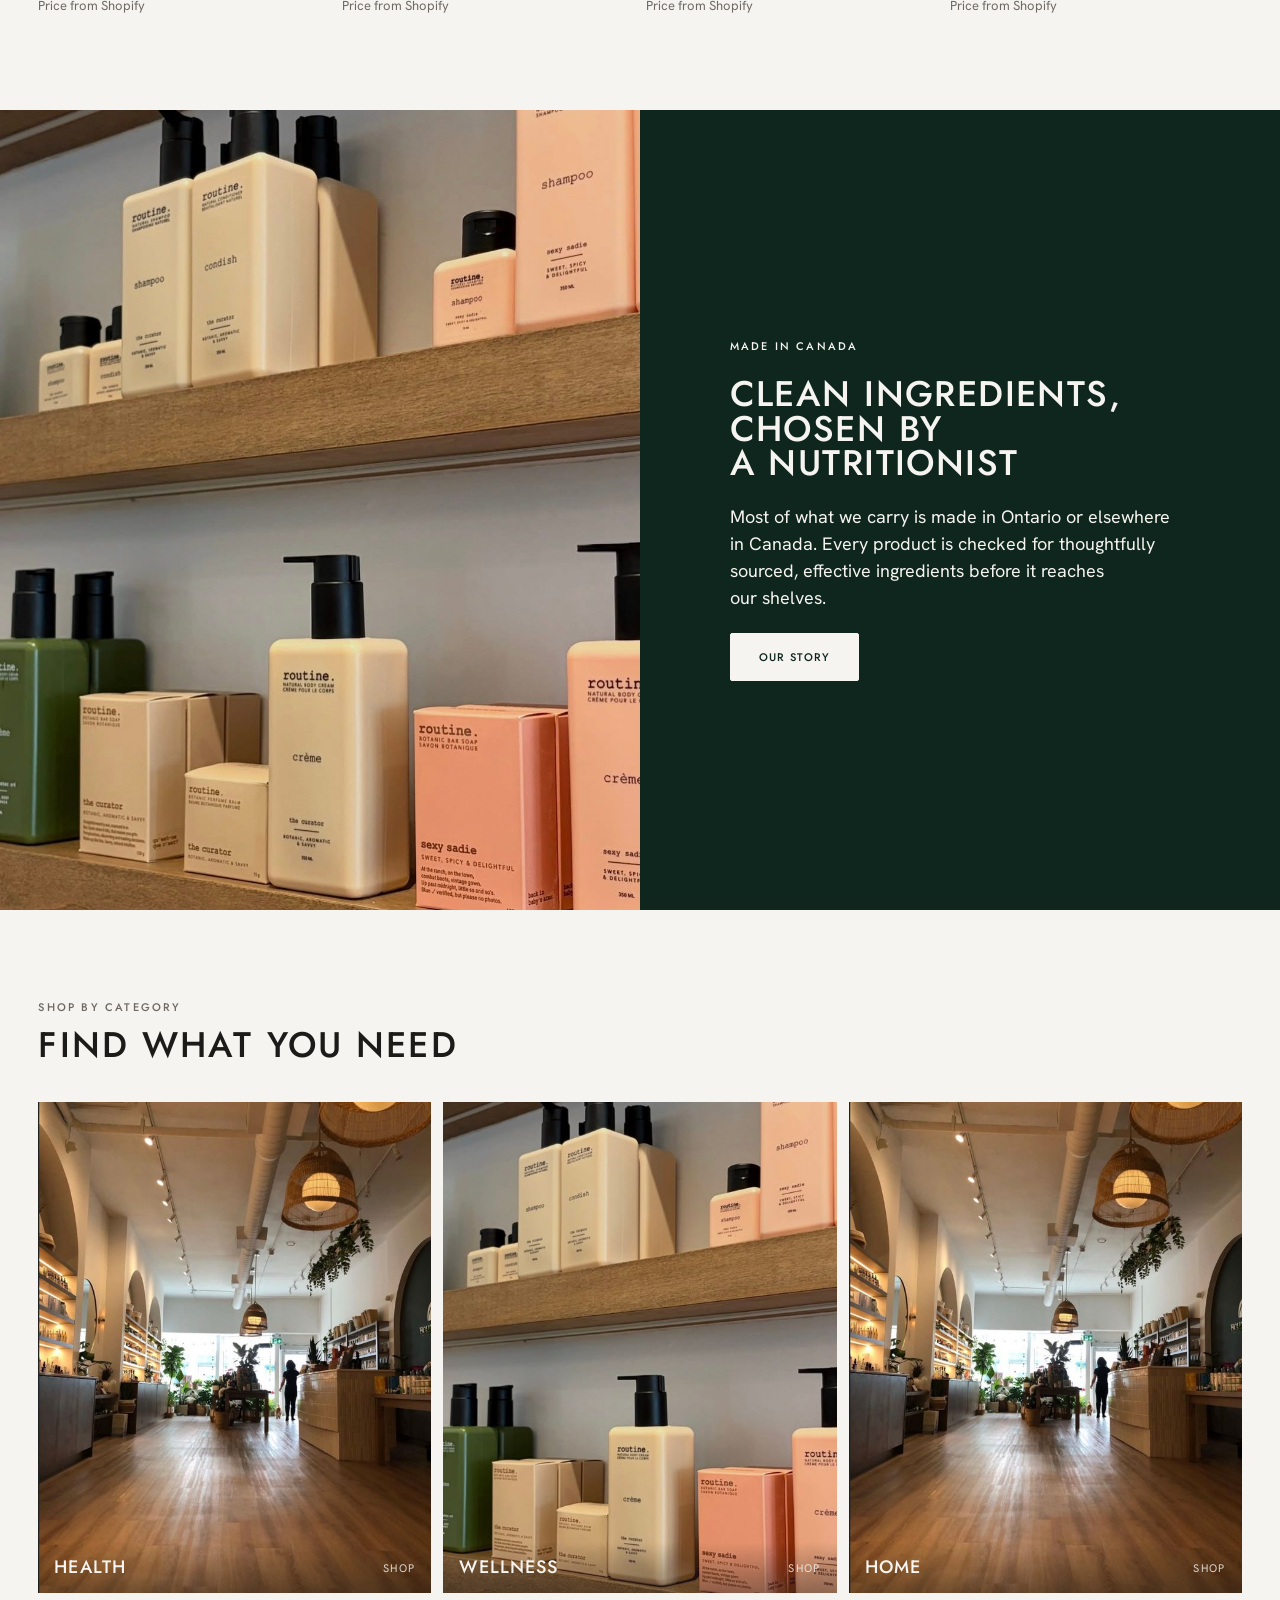
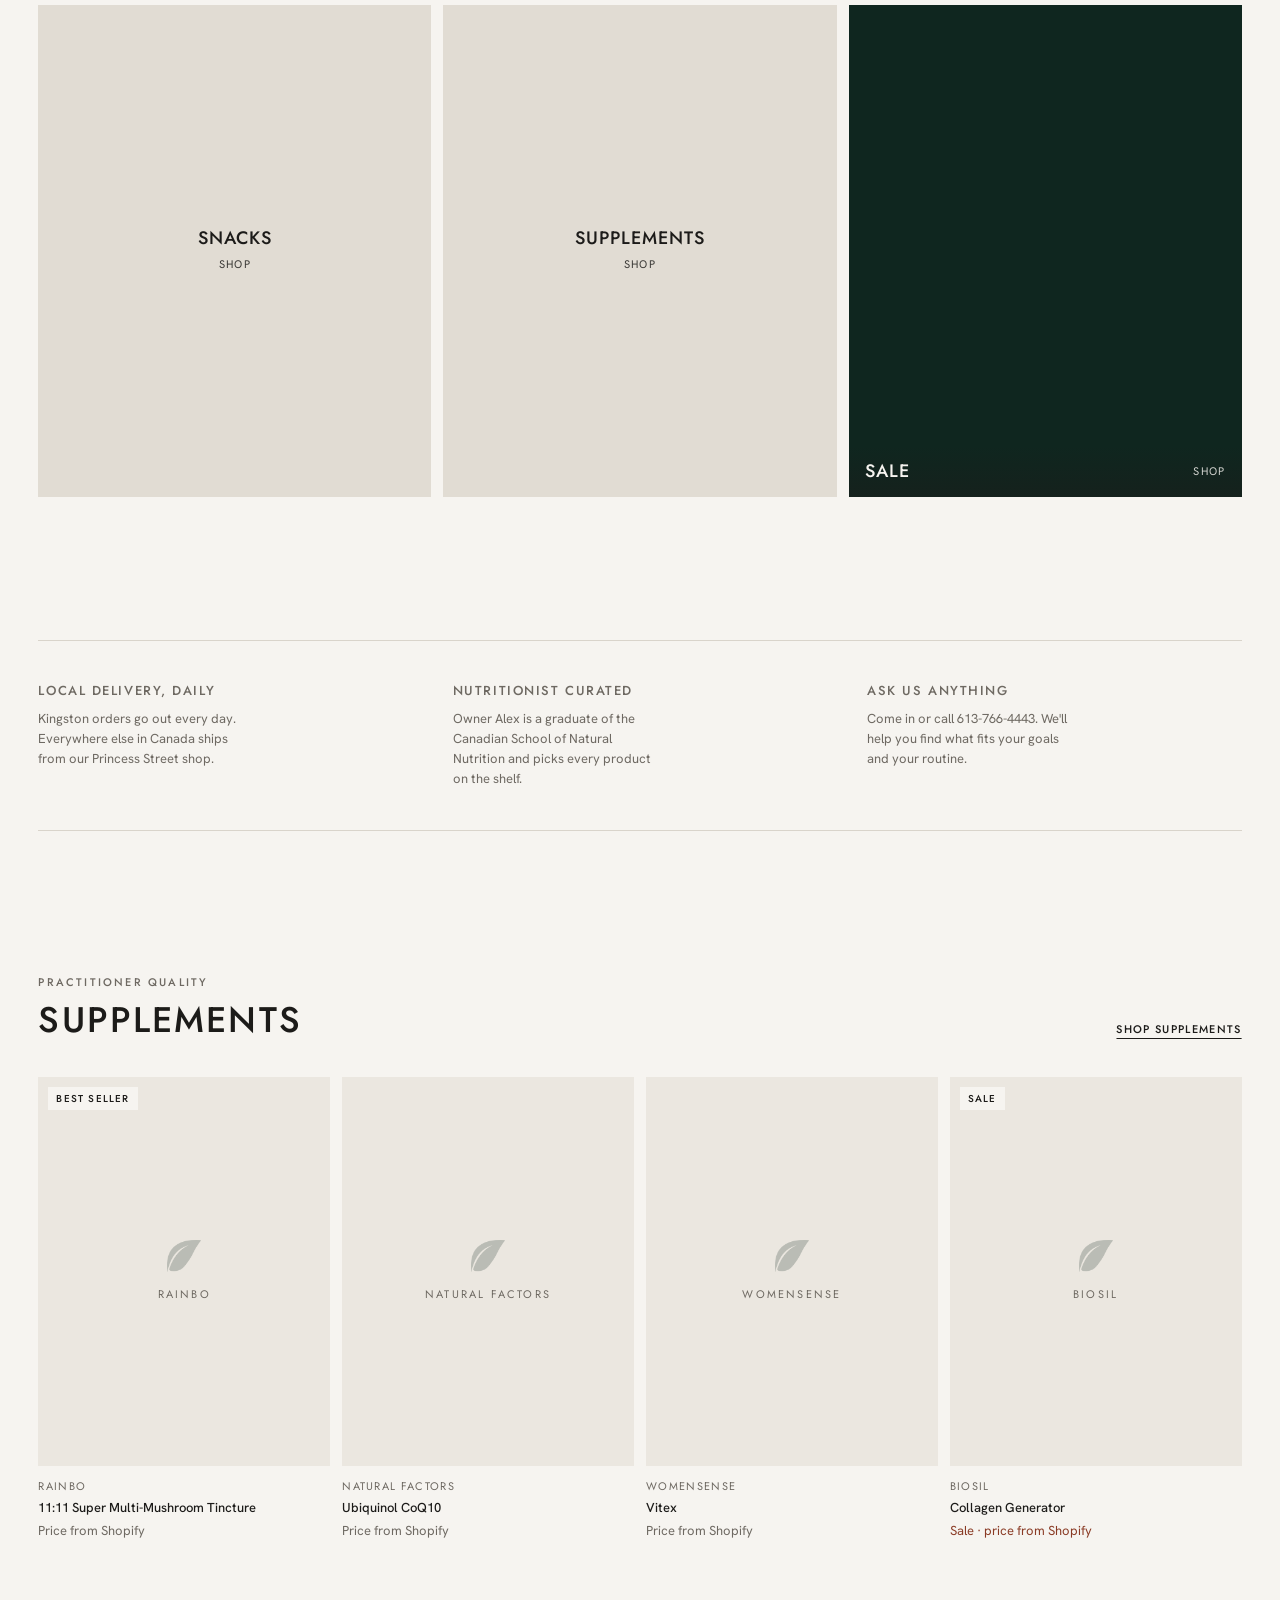
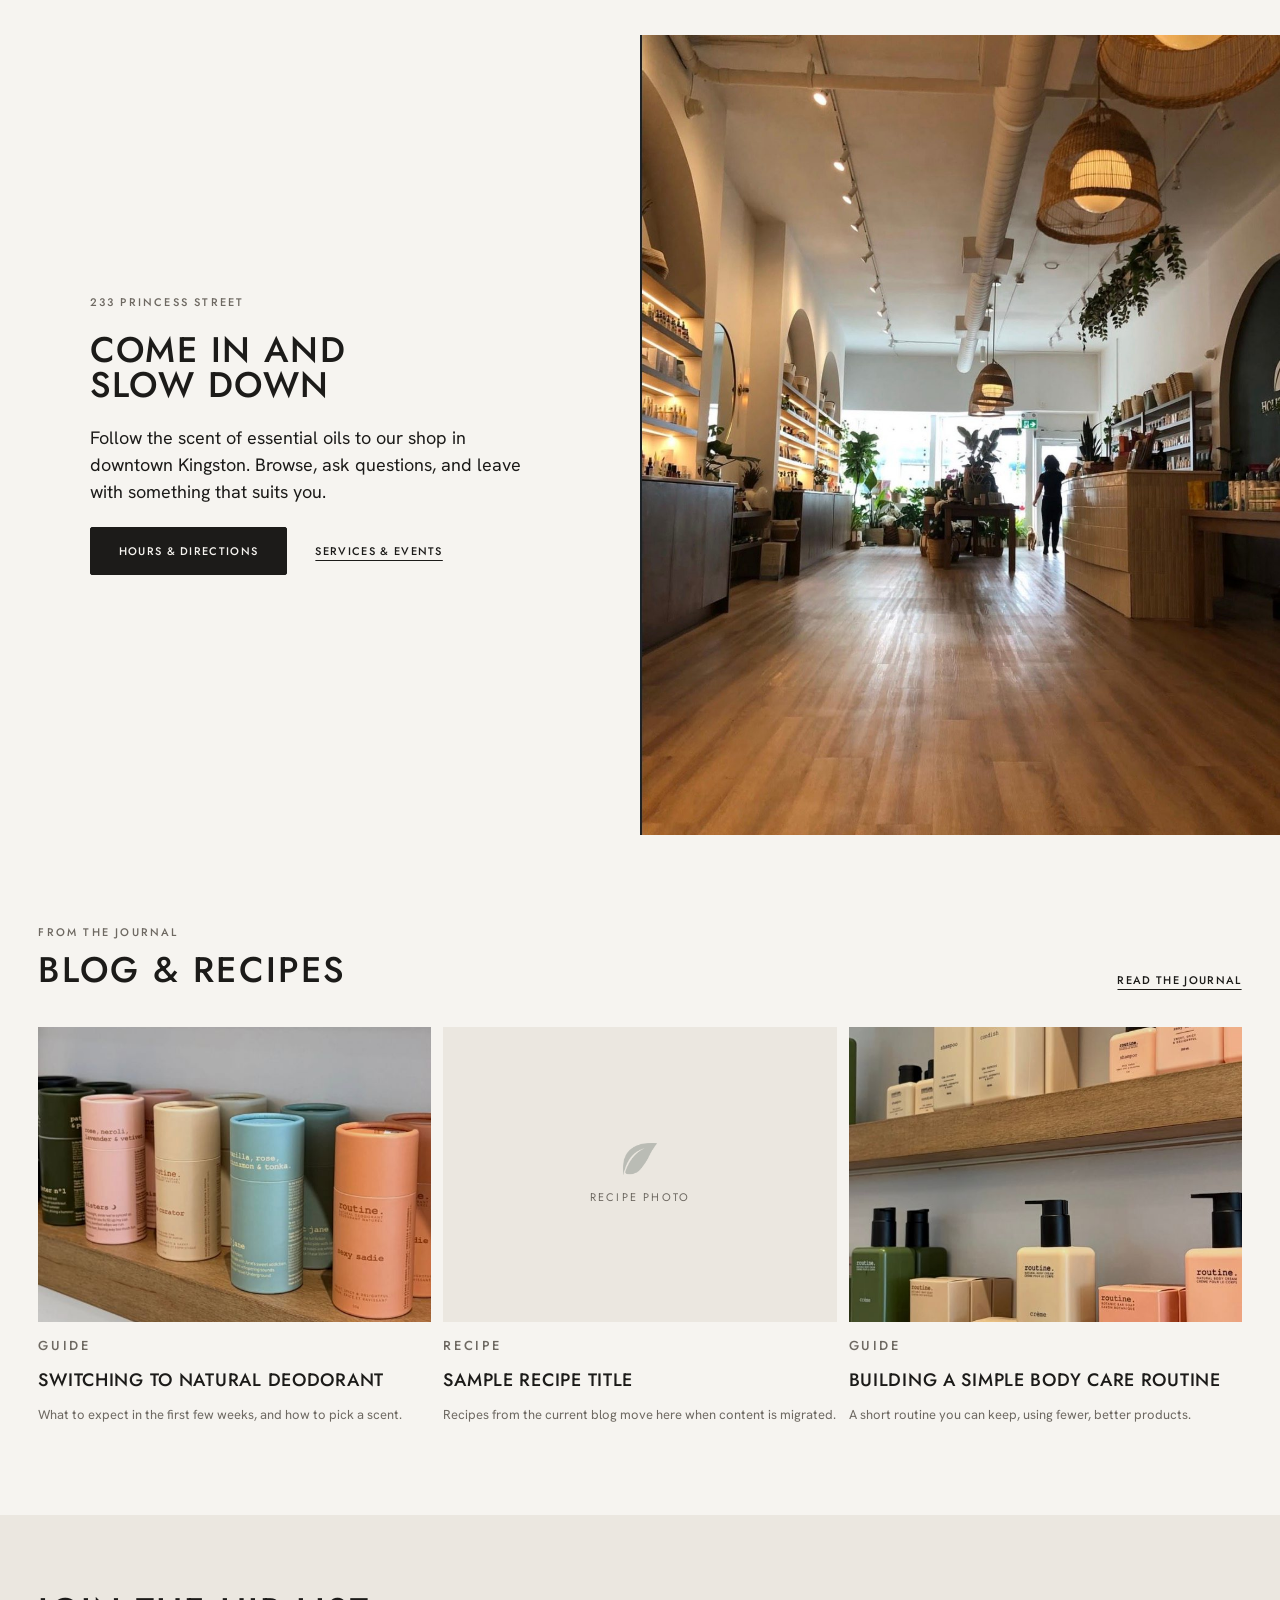
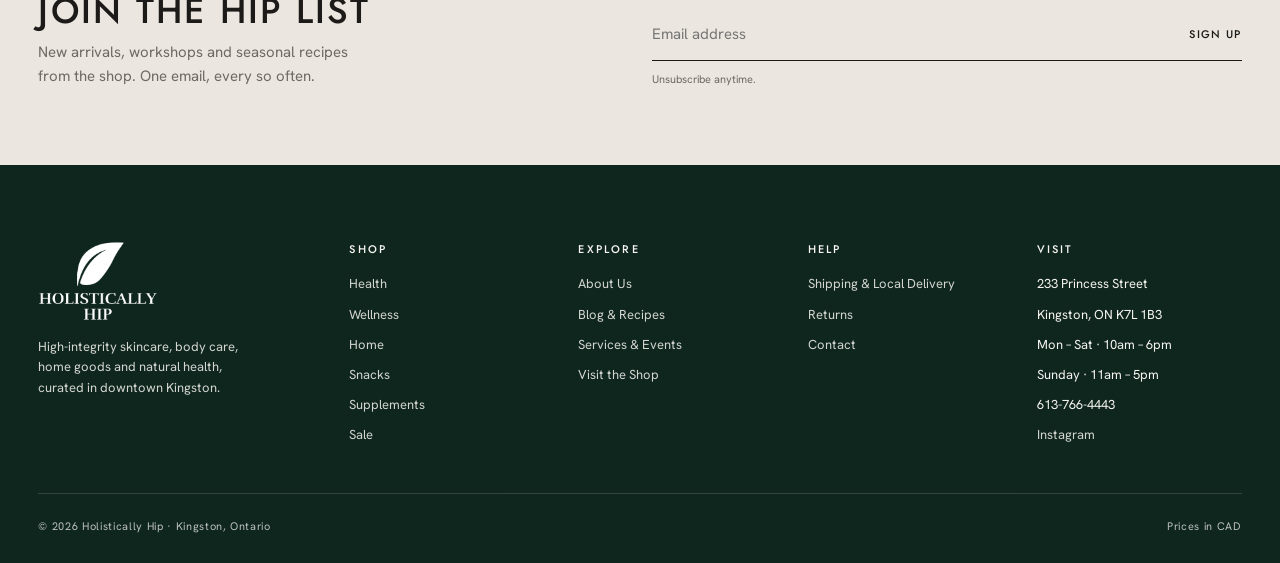
==== commit a243b748: "Add home page intro: leaf slides through the wordmark The logo pops up with the leaf on the right, t" ====
--- a/index.html
+++ b/index.html
@@ -11,8 +11,14 @@
   <link rel="stylesheet" href="https://fonts.googleapis.com/css2?family=Hanken+Grotesk:wght@400;500;600&family=Jost:wght@400;500&display=swap">
   <link rel="stylesheet" href="assets/css/styles.css">
   <script src="assets/js/site.js" defer></script>
+  <script src="assets/js/intro.js" defer></script>
+  <script>if (window.Element && Element.prototype.animate) document.documentElement.classList.add("intro-on");</script>
 </head>
 <body data-page="home">
+<div class="intro" id="intro" aria-hidden="true">
+  <div class="intro__bg"></div>
+  <div class="intro__logo" data-intro-logo></div>
+</div>
 <main id="main">
 
   <section class="hero" aria-label="Featured">
--- a/assets/css/styles.css
+++ b/assets/css/styles.css
@@ -573,3 +573,36 @@
 }
 .hero--plain { background: var(--surface); }
 .hero--plain::after { display: none; }
+
+/* ---------- Intro (home page only) ----------
+   The overlay is in the HTML so it covers the page from the first paint.
+   intro.js builds the logo from pieces, plays the sequence, then lands the
+   logo on the header wordmark and fades the overlay away. */
+.intro { display: none; }
+.intro-on .intro {
+  position: fixed; inset: 0; z-index: 100;
+  display: grid; place-items: center;
+  cursor: pointer;
+}
+.intro__bg { position: absolute; inset: 0; background: var(--bg); }
+.intro__logo {
+  position: relative;
+  width: min(84vw, 860px);
+  aspect-ratio: 1071 / 113;
+  opacity: 0;
+  transform-origin: 0 0;
+  will-change: transform;
+}
+.intro__track { position: absolute; inset: 0; will-change: transform; }
+.intro__piece { position: absolute; display: block; will-change: transform, opacity; }
+.intro__letter { overflow: hidden; }
+.intro__letter img { position: absolute; max-width: none; }
+.intro__leaf { z-index: 2; }
+.intro__skip {
+  position: absolute; left: 50%; bottom: calc(28px + env(safe-area-inset-bottom, 0px));
+  transform: translateX(-50%);
+  font-family: var(--font-display); font-size: var(--fs-xs); font-weight: 500;
+  letter-spacing: var(--track); text-transform: uppercase; color: var(--muted);
+}
+.intro-on body { overflow: hidden; }
+.intro-on .site-header__logo img { opacity: 0; }
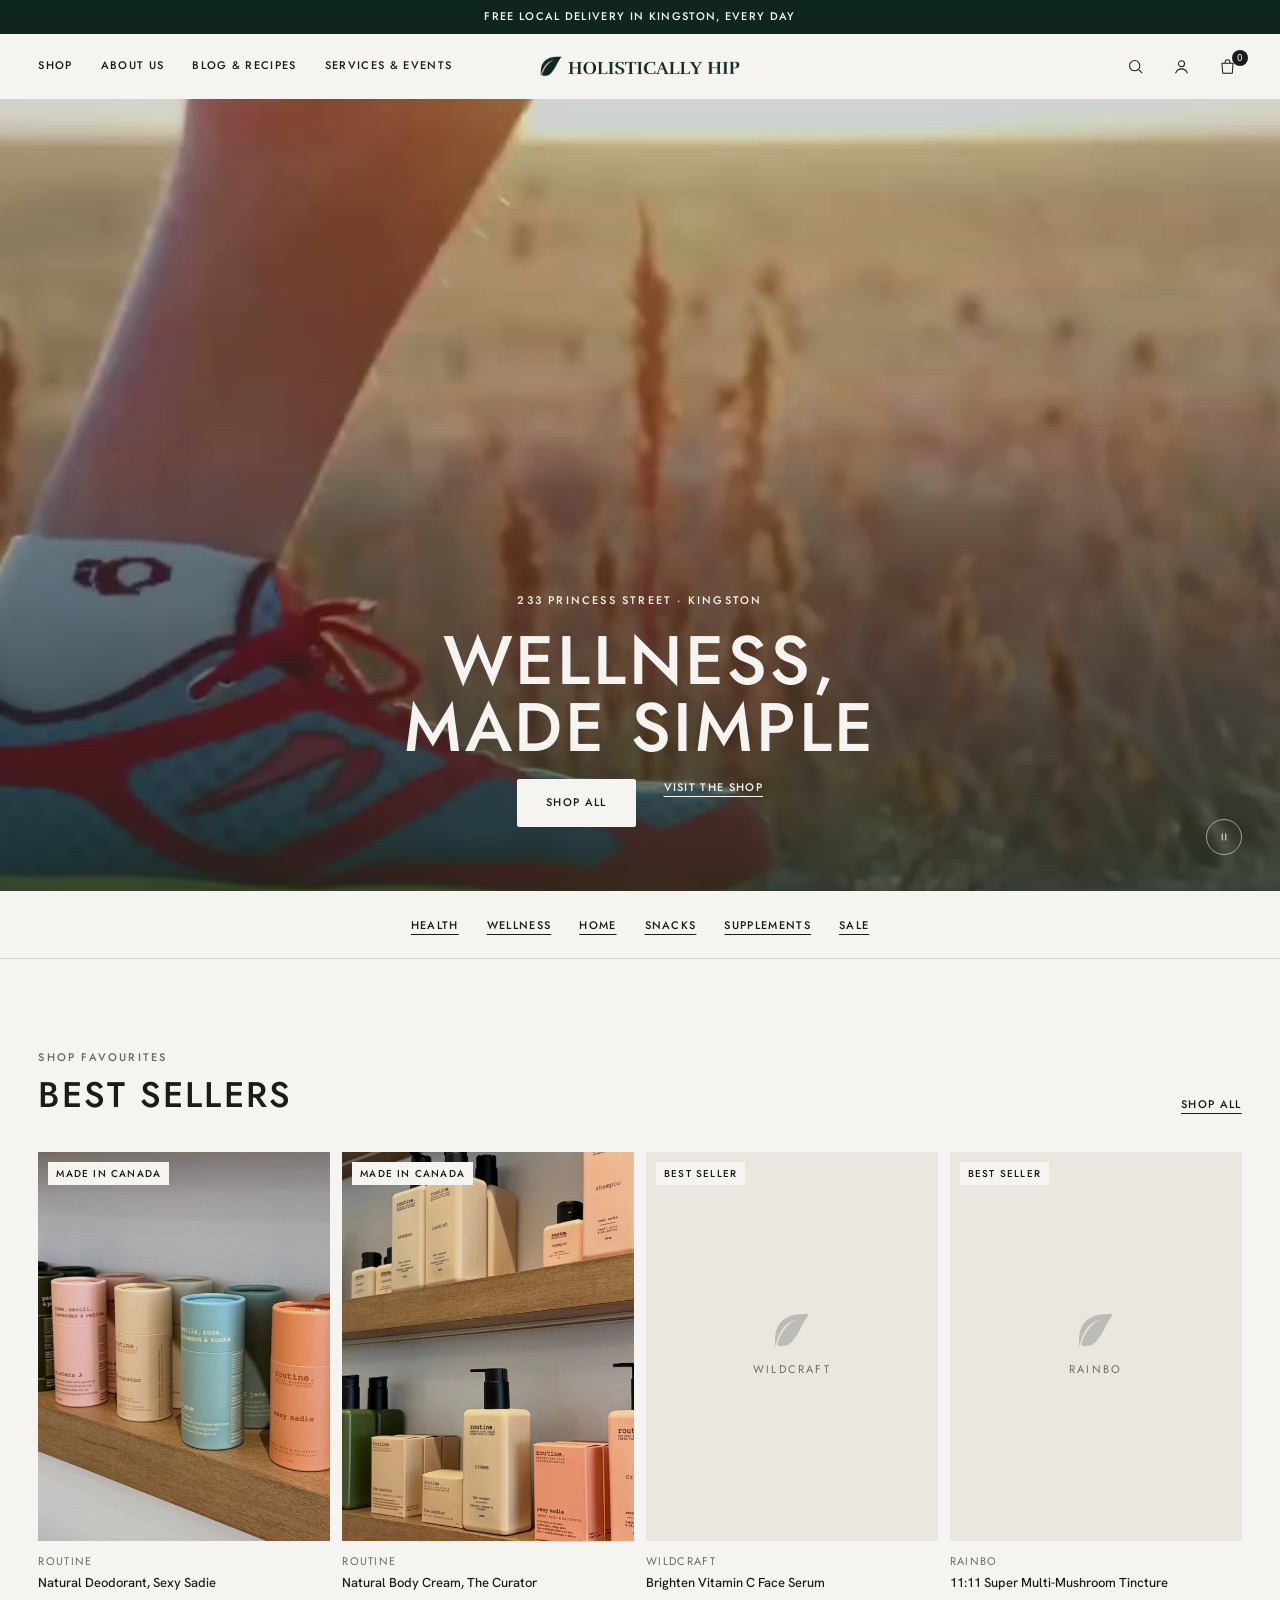
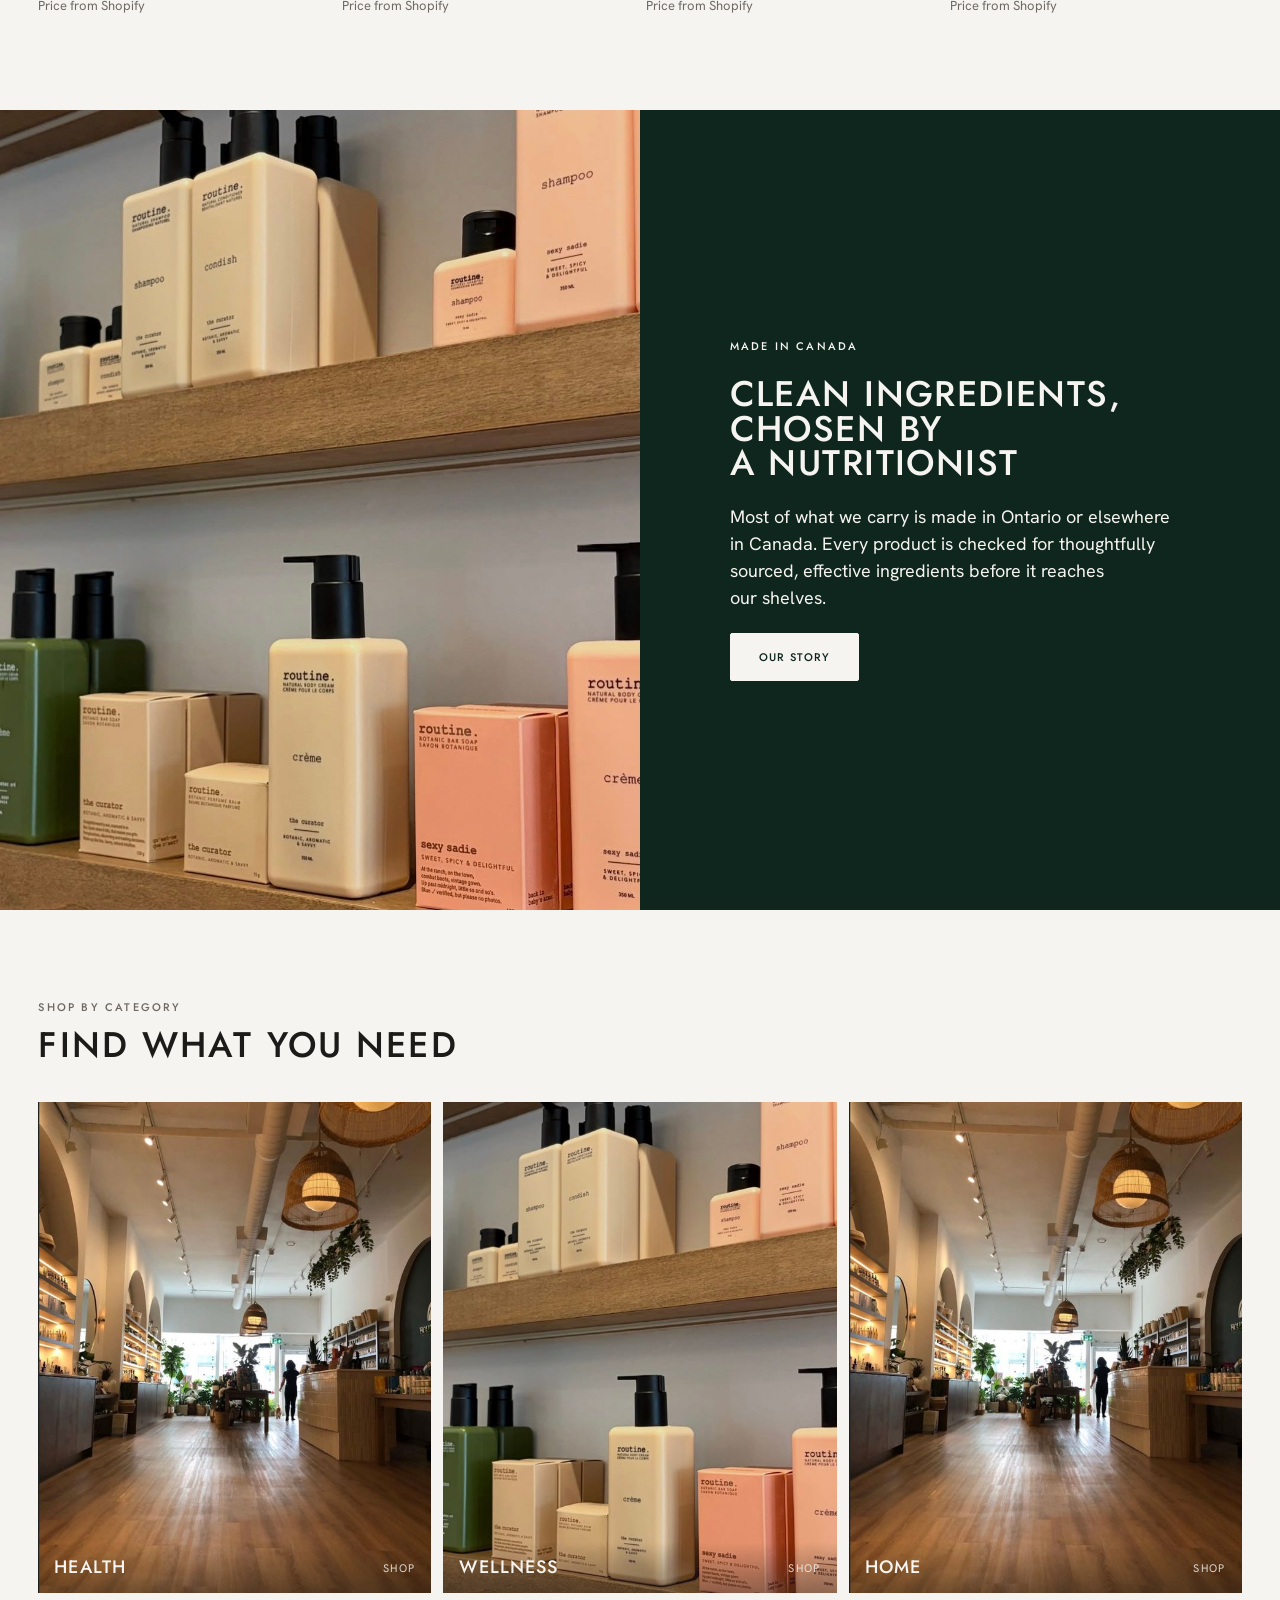
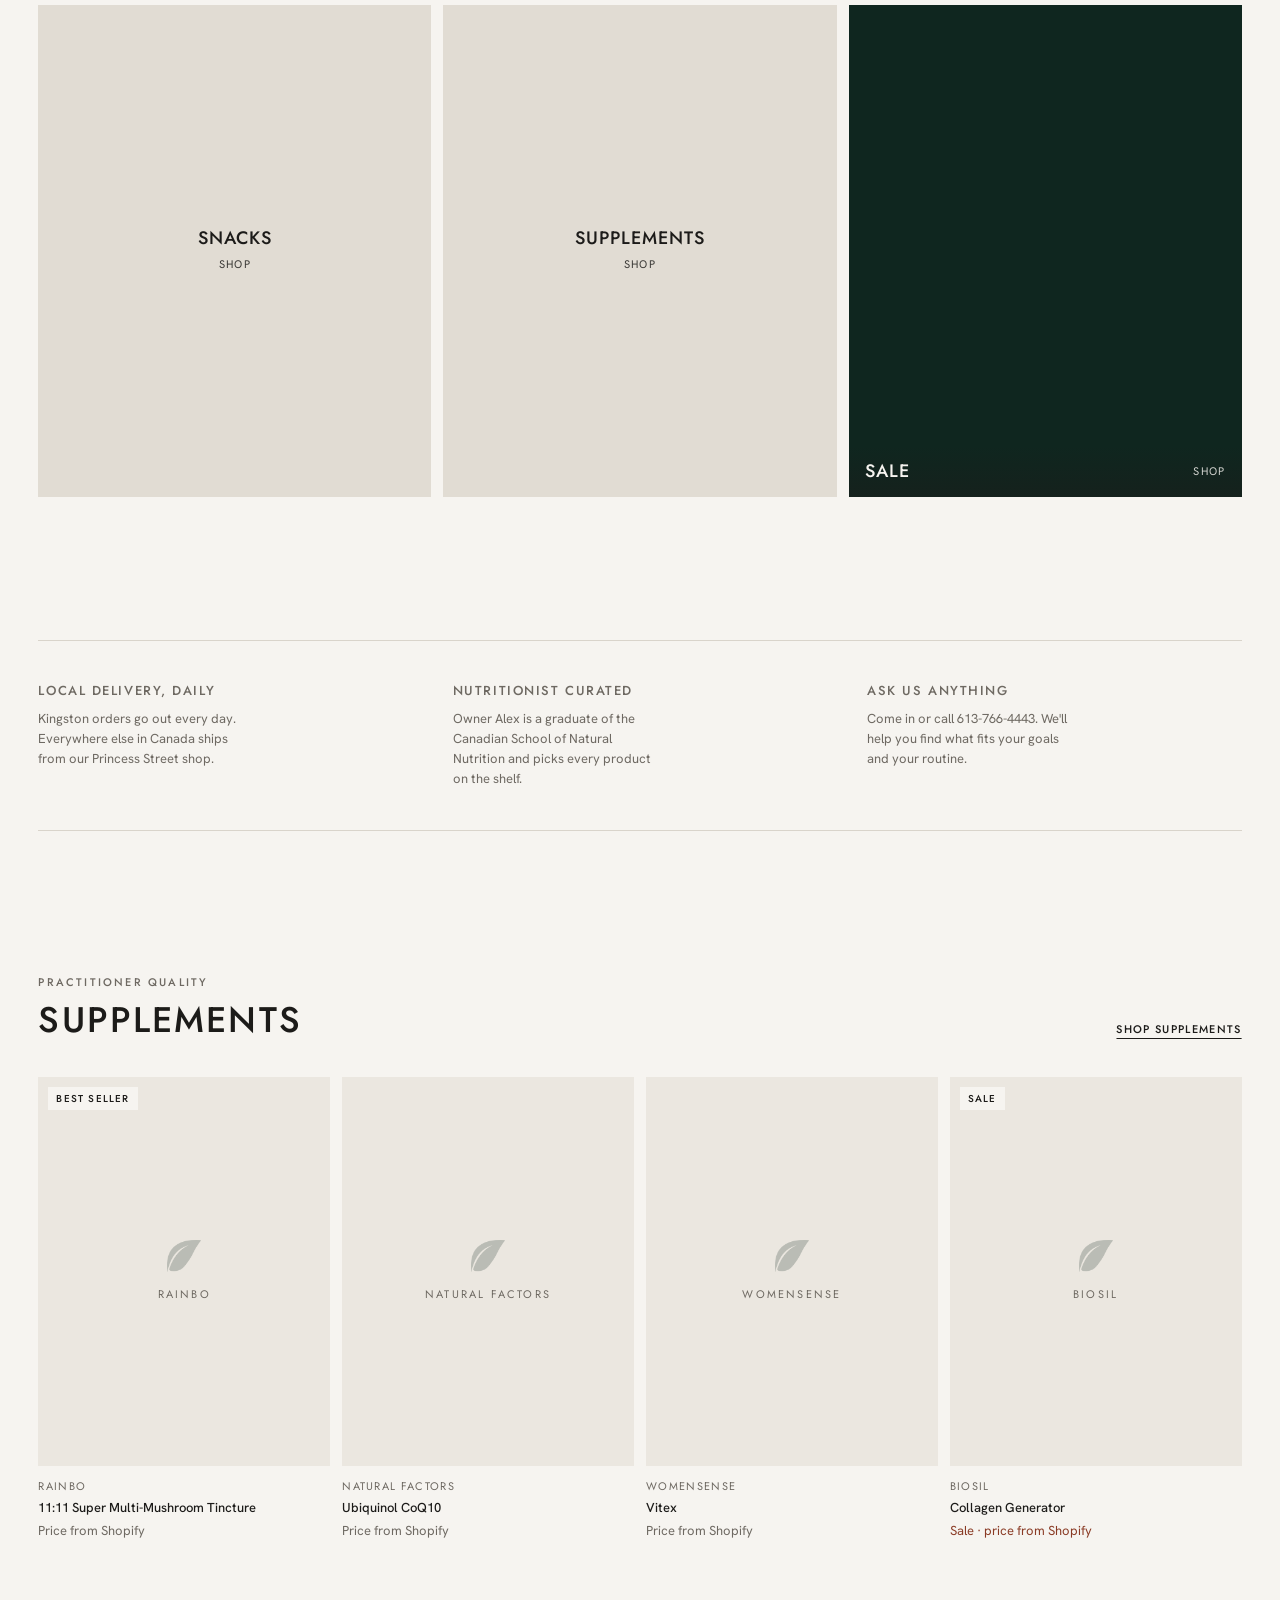
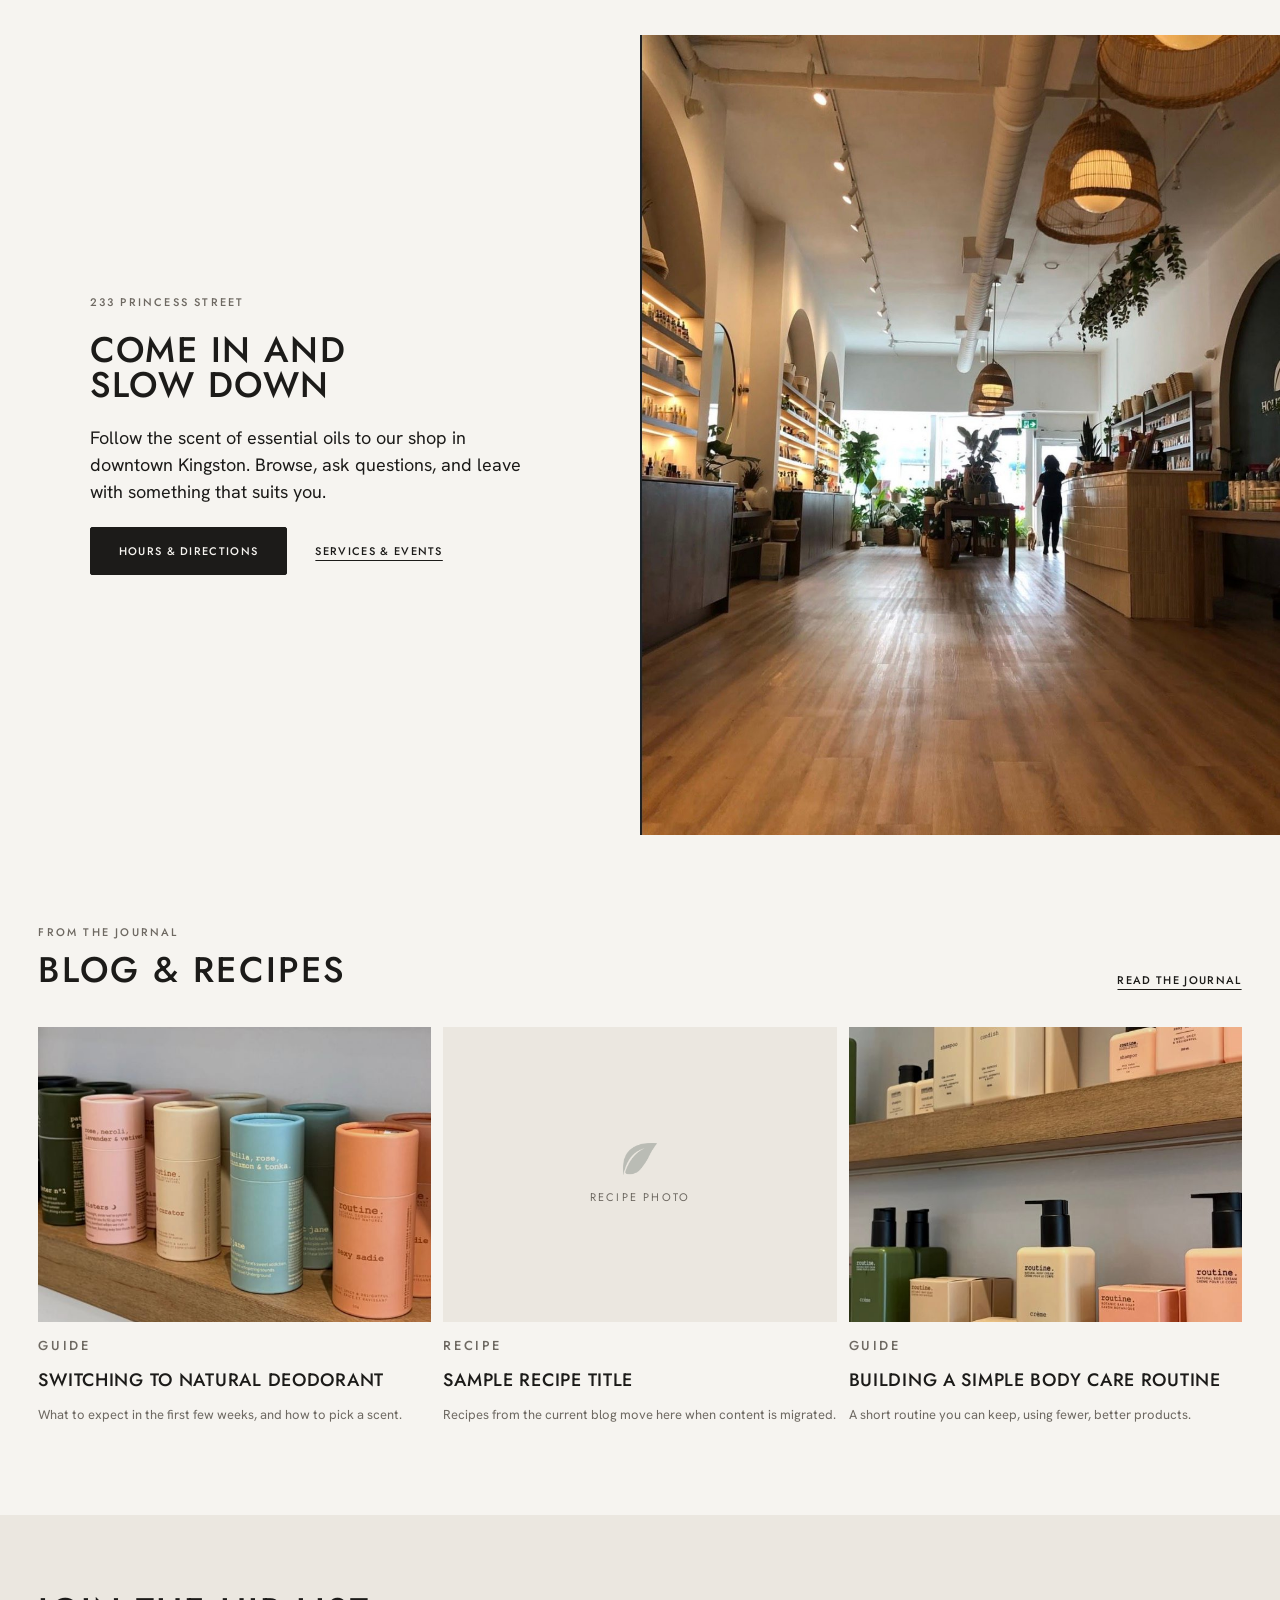
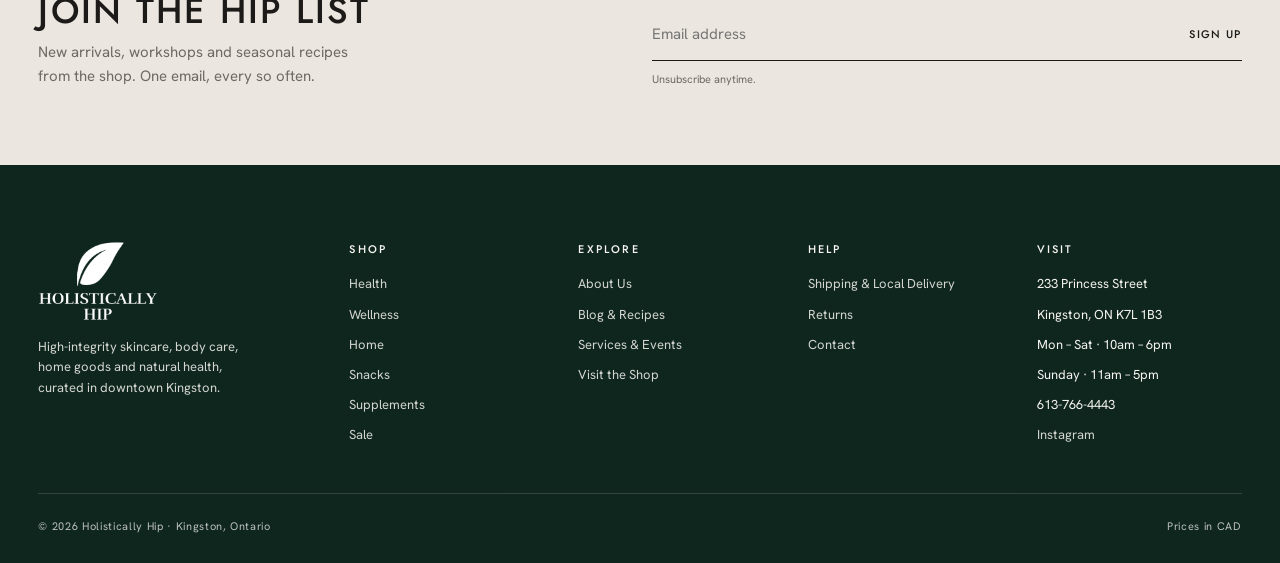
==== commit ee46ba95: "Replace split-photo hero with looping background video Crops the letterbox bars from the uploaded fo" ====
--- a/index.html
+++ b/index.html
@@ -21,11 +21,20 @@
 </div>
 <main id="main">
 
-  <section class="hero" aria-label="Featured">
-    <div class="hero__media">
-      <img src="assets/img/store-interior.jpg" alt="Inside Holistically Hip: arched shelves of skincare, rattan pendant lights and plants by the front window" width="1179" height="1563" fetchpriority="high" style="object-position:50% 60%">
-      <img src="assets/img/routine-deodorant.jpg" alt="Pastel tubes of Routine natural deodorant on a wooden shelf" width="1179" height="1345" style="object-position:50% 70%">
+  <section class="hero hero--video" aria-label="Featured">
+    <div class="hero__stage">
+      <picture class="hero__poster">
+        <source media="(max-width: 759px)" srcset="assets/video/hero-mobile.jpg">
+        <img src="assets/video/hero-desktop.jpg" alt="" width="1920" height="850" fetchpriority="high">
+      </picture>
+      <video class="hero__video" muted loop playsinline preload="none" aria-hidden="true" data-hero-video
+        data-desktop-webm="assets/video/hero-desktop.webm" data-desktop-mp4="assets/video/hero-desktop.mp4"
+        data-mobile-webm="assets/video/hero-mobile.webm" data-mobile-mp4="assets/video/hero-mobile.mp4"></video>
     </div>
+    <button class="hero__toggle" type="button" aria-label="Pause background video" aria-pressed="false" data-hero-toggle hidden>
+      <svg viewBox="0 0 24 24" aria-hidden="true" data-icon="pause"><path d="M9 6v12M15 6v12"/></svg>
+      <svg viewBox="0 0 24 24" aria-hidden="true" data-icon="play" hidden><path d="M8 5.5v13l11-6.5-11-6.5Z"/></svg>
+    </button>
     <div class="hero__copy wrap">
       <p class="eyebrow">233 Princess Street · Kingston</p>
       <h1 class="display">Wellness, made simple</h1>
--- a/assets/css/styles.css
+++ b/assets/css/styles.css
@@ -318,6 +318,31 @@
   content: ""; position: absolute; inset: 0; pointer-events: none;
   background: linear-gradient(to top, rgb(15 38 31 / .55), rgb(15 38 31 / 0) 45%);
 }
+/* Video hero: a still shows first (and stays for reduced motion / data saver),
+   the video fades in over it once it is actually playing. */
+.hero__stage { position: relative; overflow: hidden; aspect-ratio: 4 / 5; max-width: 100%; }
+@media (min-width: 760px) { .hero__stage { aspect-ratio: auto; height: min(88vh, 940px); min-height: 560px; } }
+.hero__poster img, .hero__video {
+  position: absolute; inset: 0; width: 100%; height: 100%; object-fit: cover;
+}
+.hero__video { opacity: 0; transition: opacity .8s ease; }
+.hero__video.is-playing { opacity: 1; }
+.hero--video::after {
+  background: linear-gradient(to top, rgb(15 38 31 / .7), rgb(15 38 31 / .2) 55%, rgb(15 38 31 / .12));
+}
+.hero__toggle {
+  position: absolute; z-index: 2;
+  right: max(var(--gutter-x), env(safe-area-inset-right, 0px));
+  bottom: clamp(20px, 3vw, 36px);
+  width: 36px; height: 36px; border-radius: 50%;
+  display: grid; place-items: center;
+  border: 1px solid rgb(246 244 240 / .55);
+  color: var(--bg);
+  transition: background .2s, border-color .2s;
+}
+.hero__toggle:hover { background: rgb(246 244 240 / .15); border-color: var(--bg); }
+.hero__toggle svg { width: 14px; height: 14px; stroke: currentColor; stroke-width: 1.6; fill: none; }
+.hero__toggle [data-icon="play"] { fill: currentColor; stroke: none; }
 .hero__copy {
   position: absolute; left: 0; right: 0; bottom: 0; z-index: 1;
   padding-block: clamp(28px, 5vw, 64px);
@@ -606,3 +631,5 @@
 }
 .intro-on body { overflow: hidden; }
 .intro-on .site-header__logo img { opacity: 0; }
+@media (max-width: 759px) { .hero__toggle { bottom: auto; top: 16px; } }
+.hero__toggle svg[hidden] { display: none; }
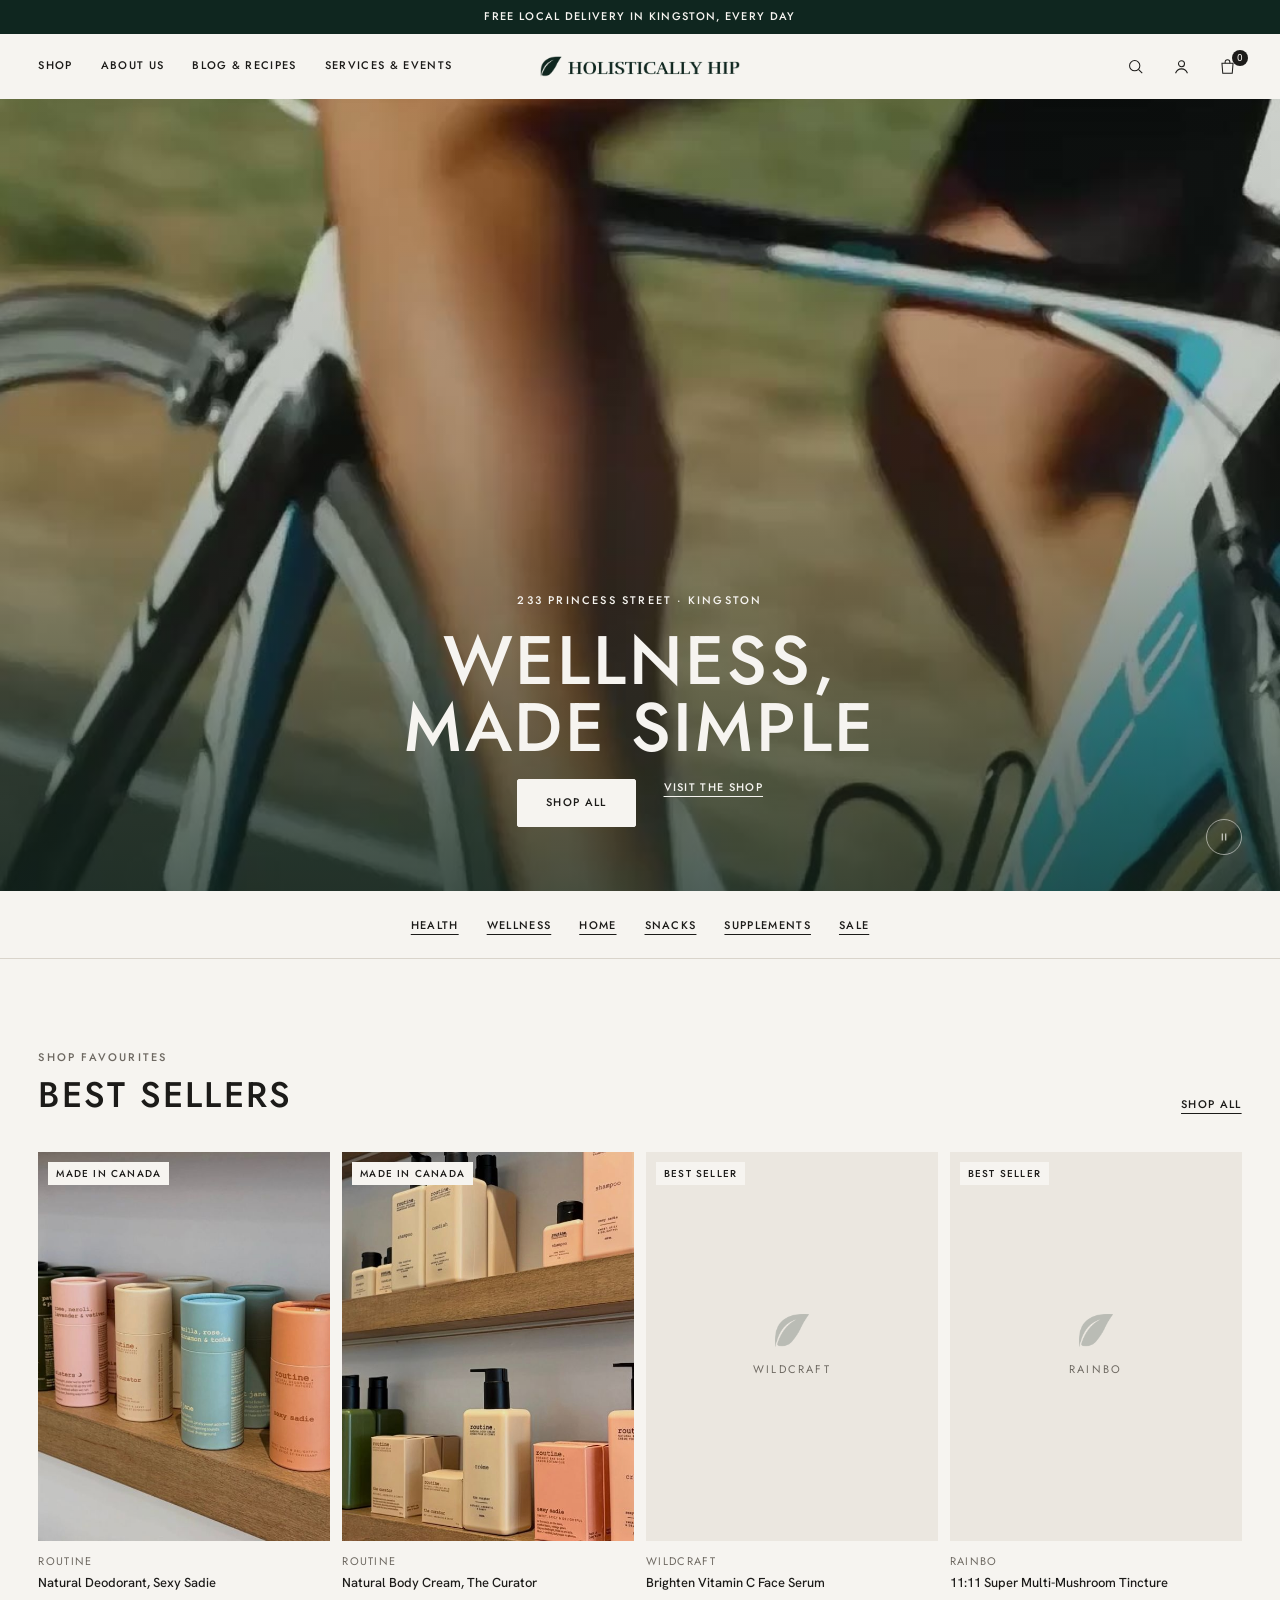
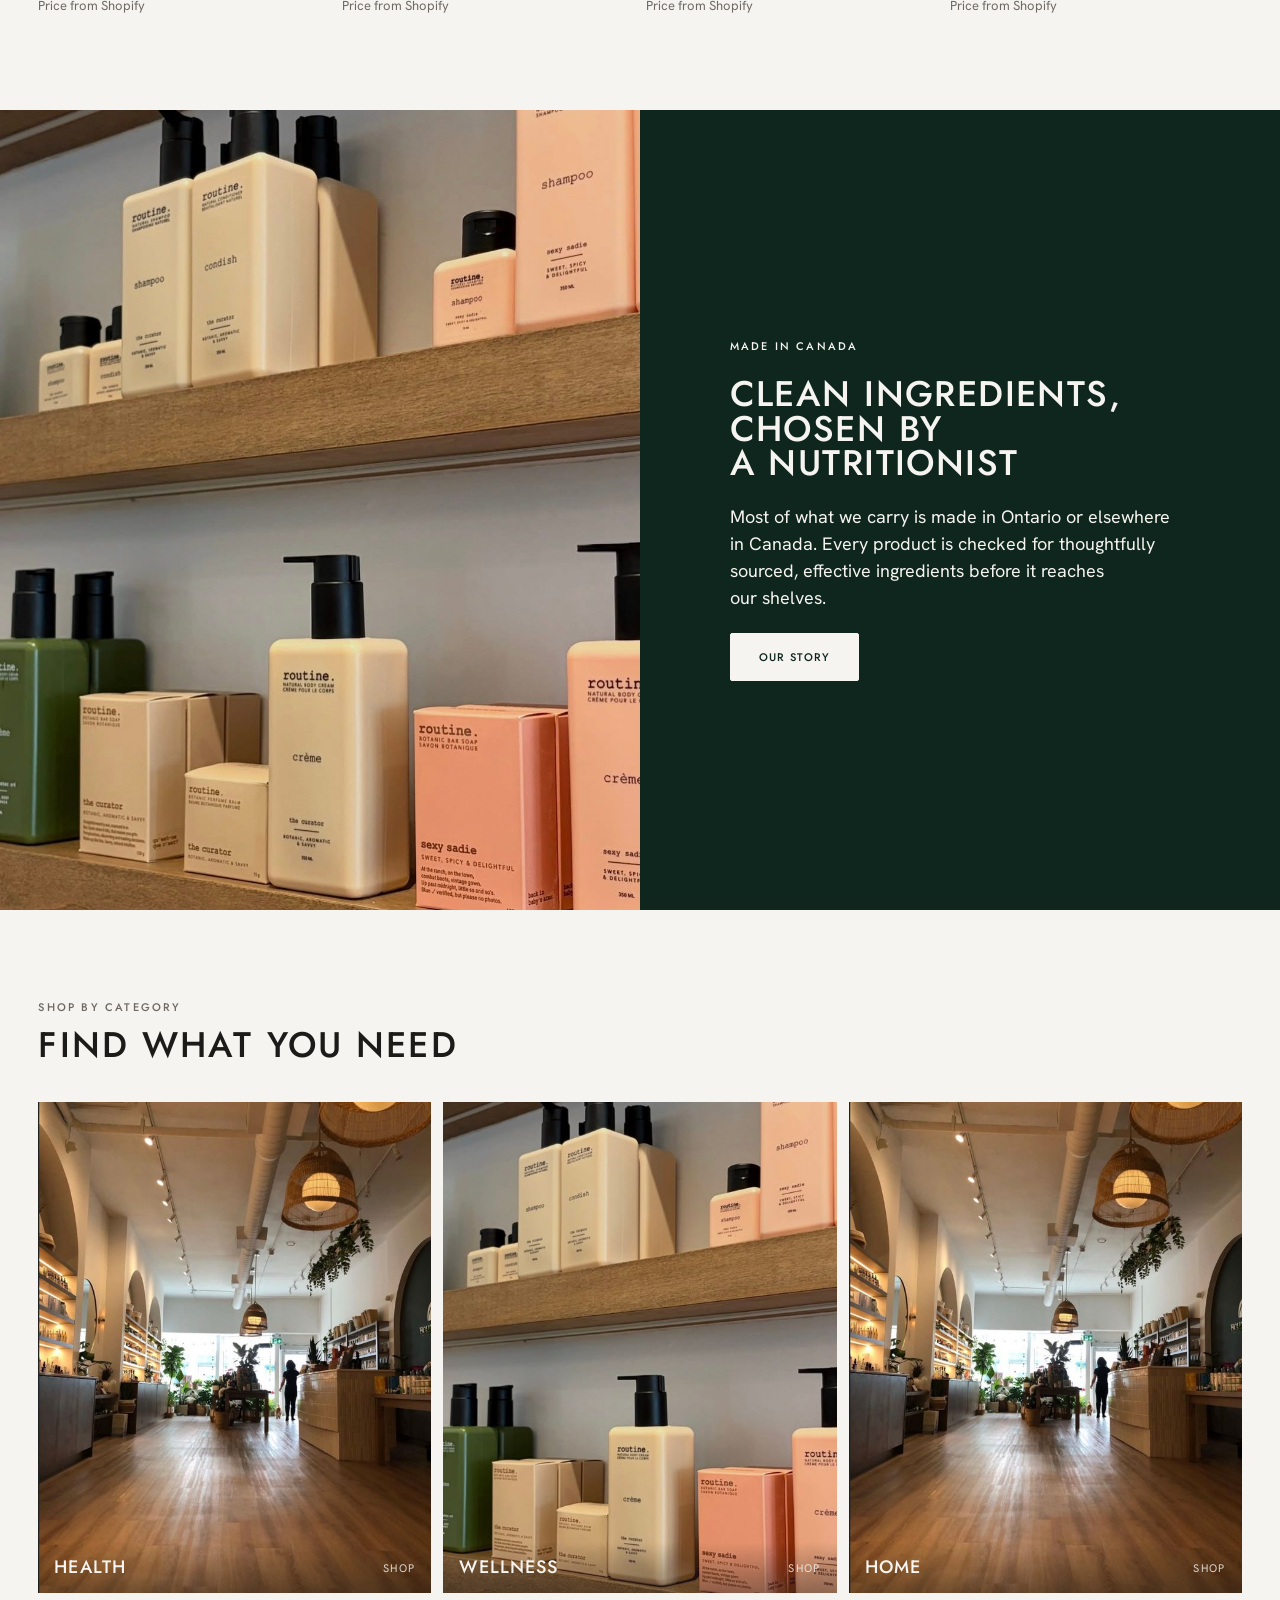
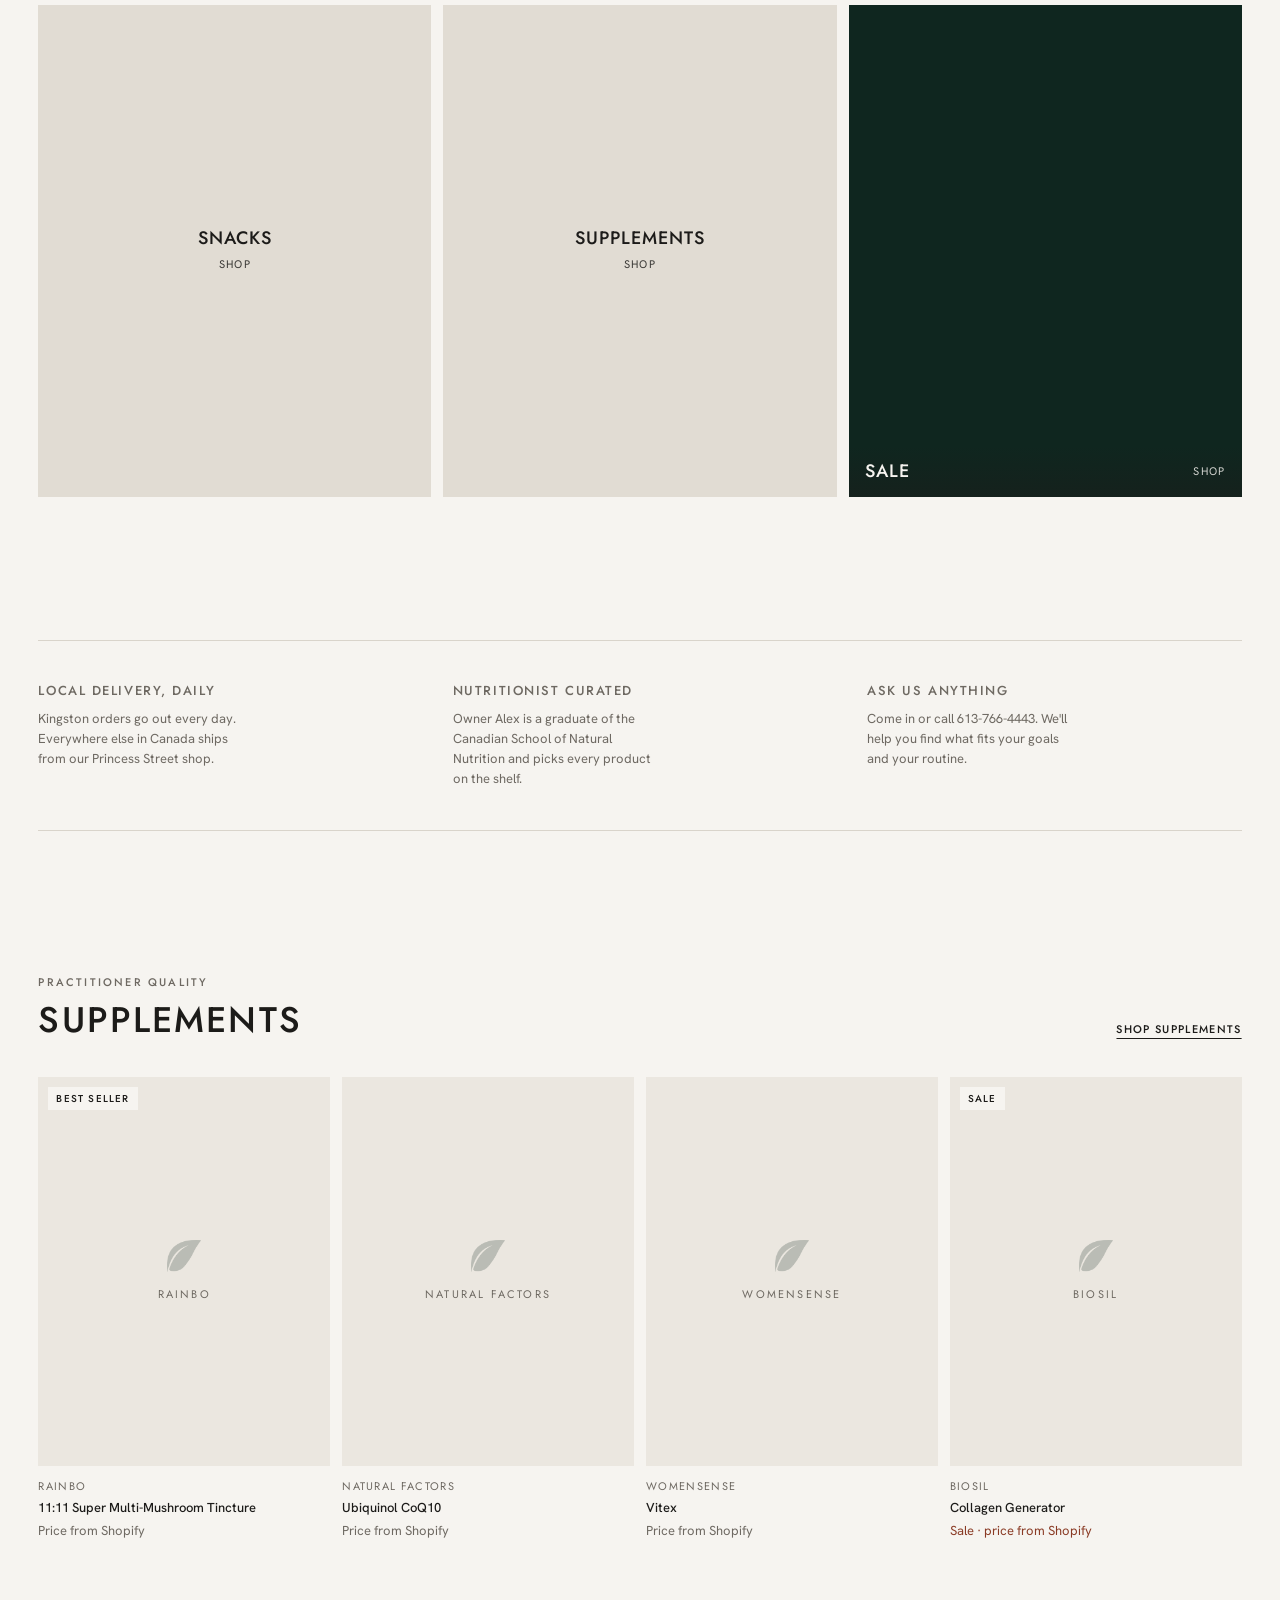
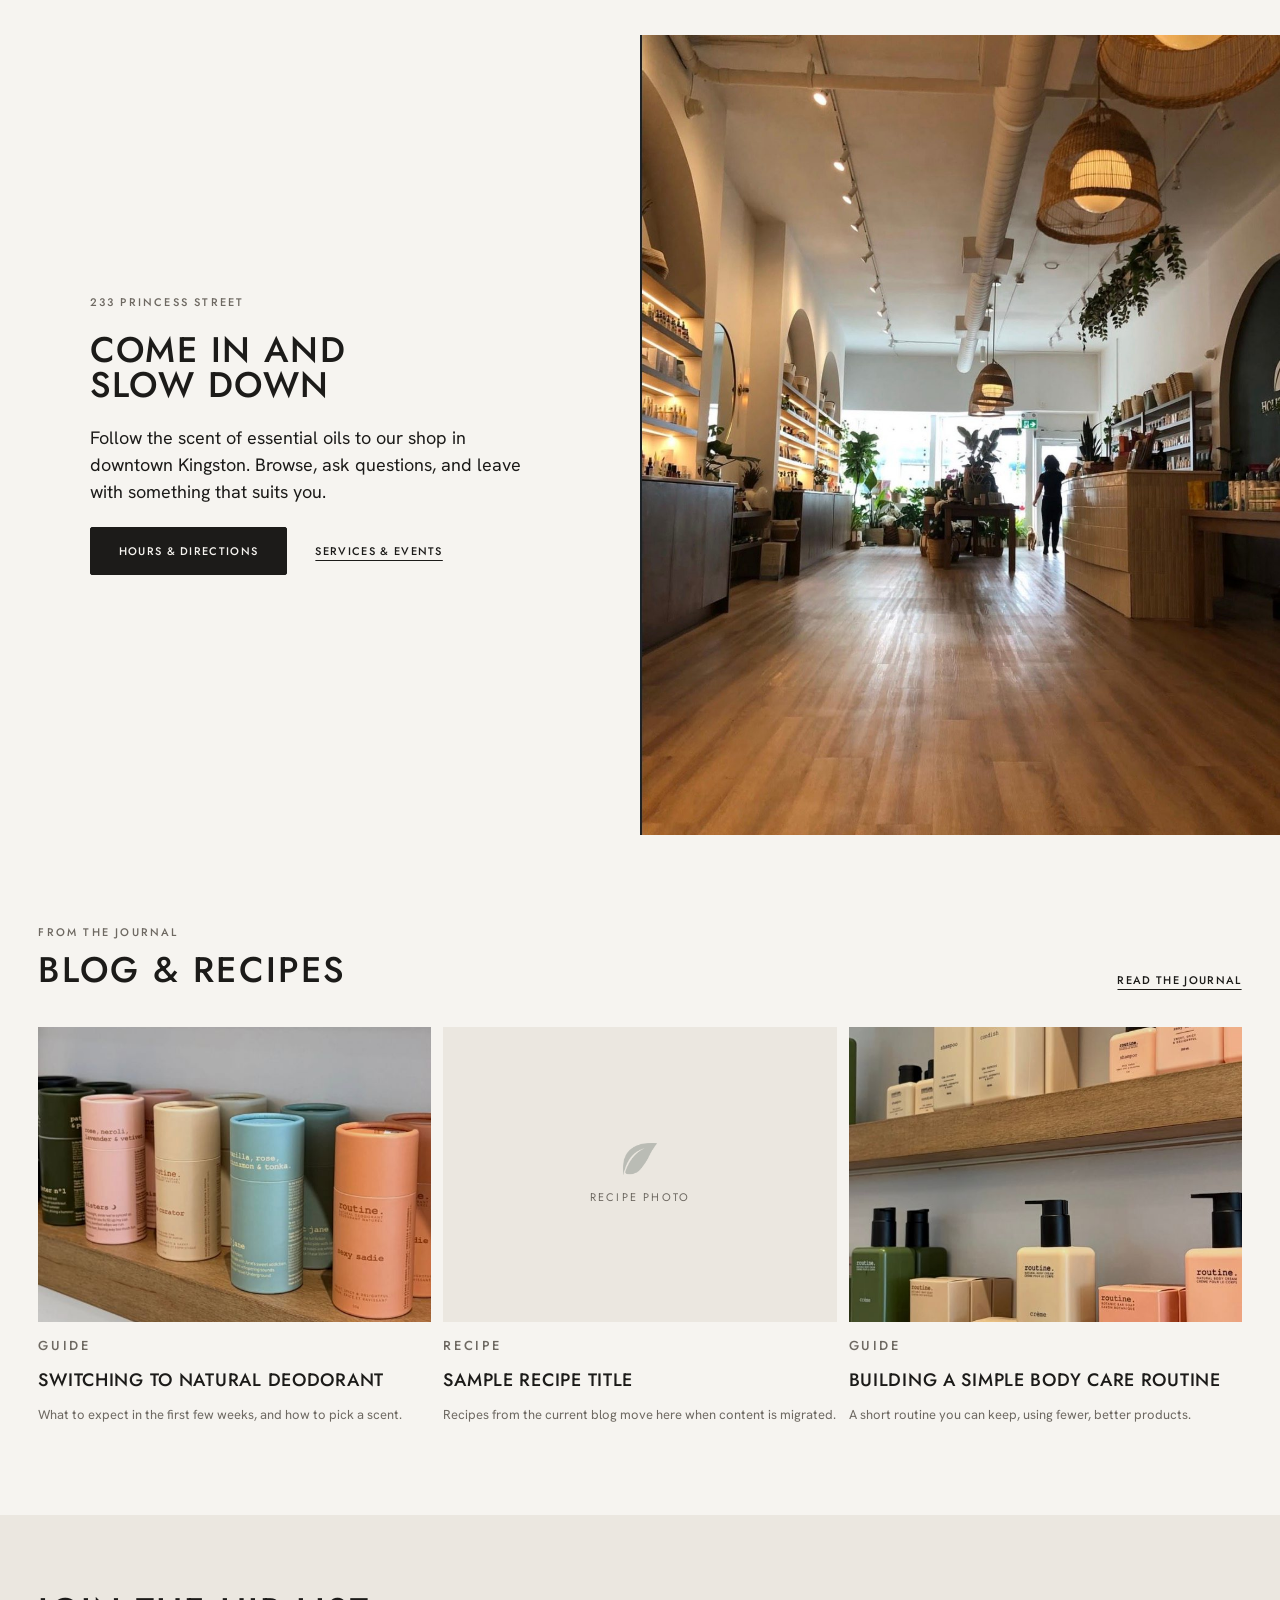
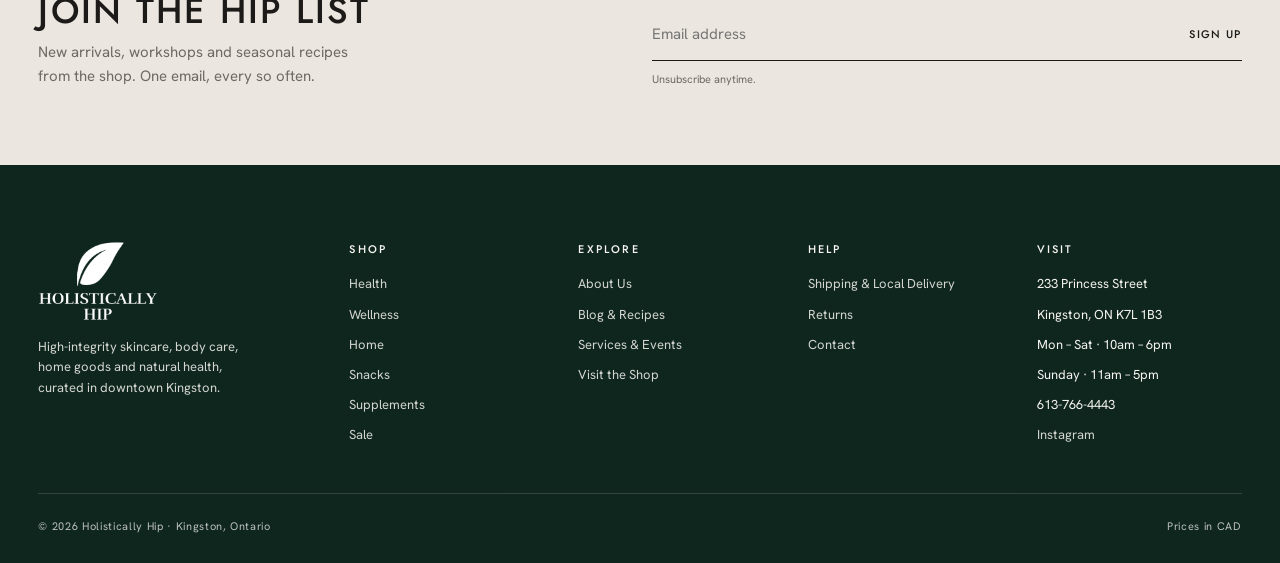
==== commit 018b9b3e: "Re-encode hero video from 4K source, add HD tier Crops the letterbox bars from the new 4K footage an" ====
--- a/index.html
+++ b/index.html
@@ -25,9 +25,10 @@
     <div class="hero__stage">
       <picture class="hero__poster">
         <source media="(max-width: 759px)" srcset="assets/video/hero-mobile.jpg">
-        <img src="assets/video/hero-desktop.jpg" alt="" width="1920" height="850" fetchpriority="high">
+        <img src="assets/video/hero-desktop.jpg" alt="" width="2560" height="1134" fetchpriority="high">
       </picture>
       <video class="hero__video" muted loop playsinline preload="none" aria-hidden="true" data-hero-video
+        data-hd-webm="assets/video/hero-desktop-hd.webm" data-hd-mp4="assets/video/hero-desktop-hd.mp4"
         data-desktop-webm="assets/video/hero-desktop.webm" data-desktop-mp4="assets/video/hero-desktop.mp4"
         data-mobile-webm="assets/video/hero-mobile.webm" data-mobile-mp4="assets/video/hero-mobile.mp4"></video>
     </div>
